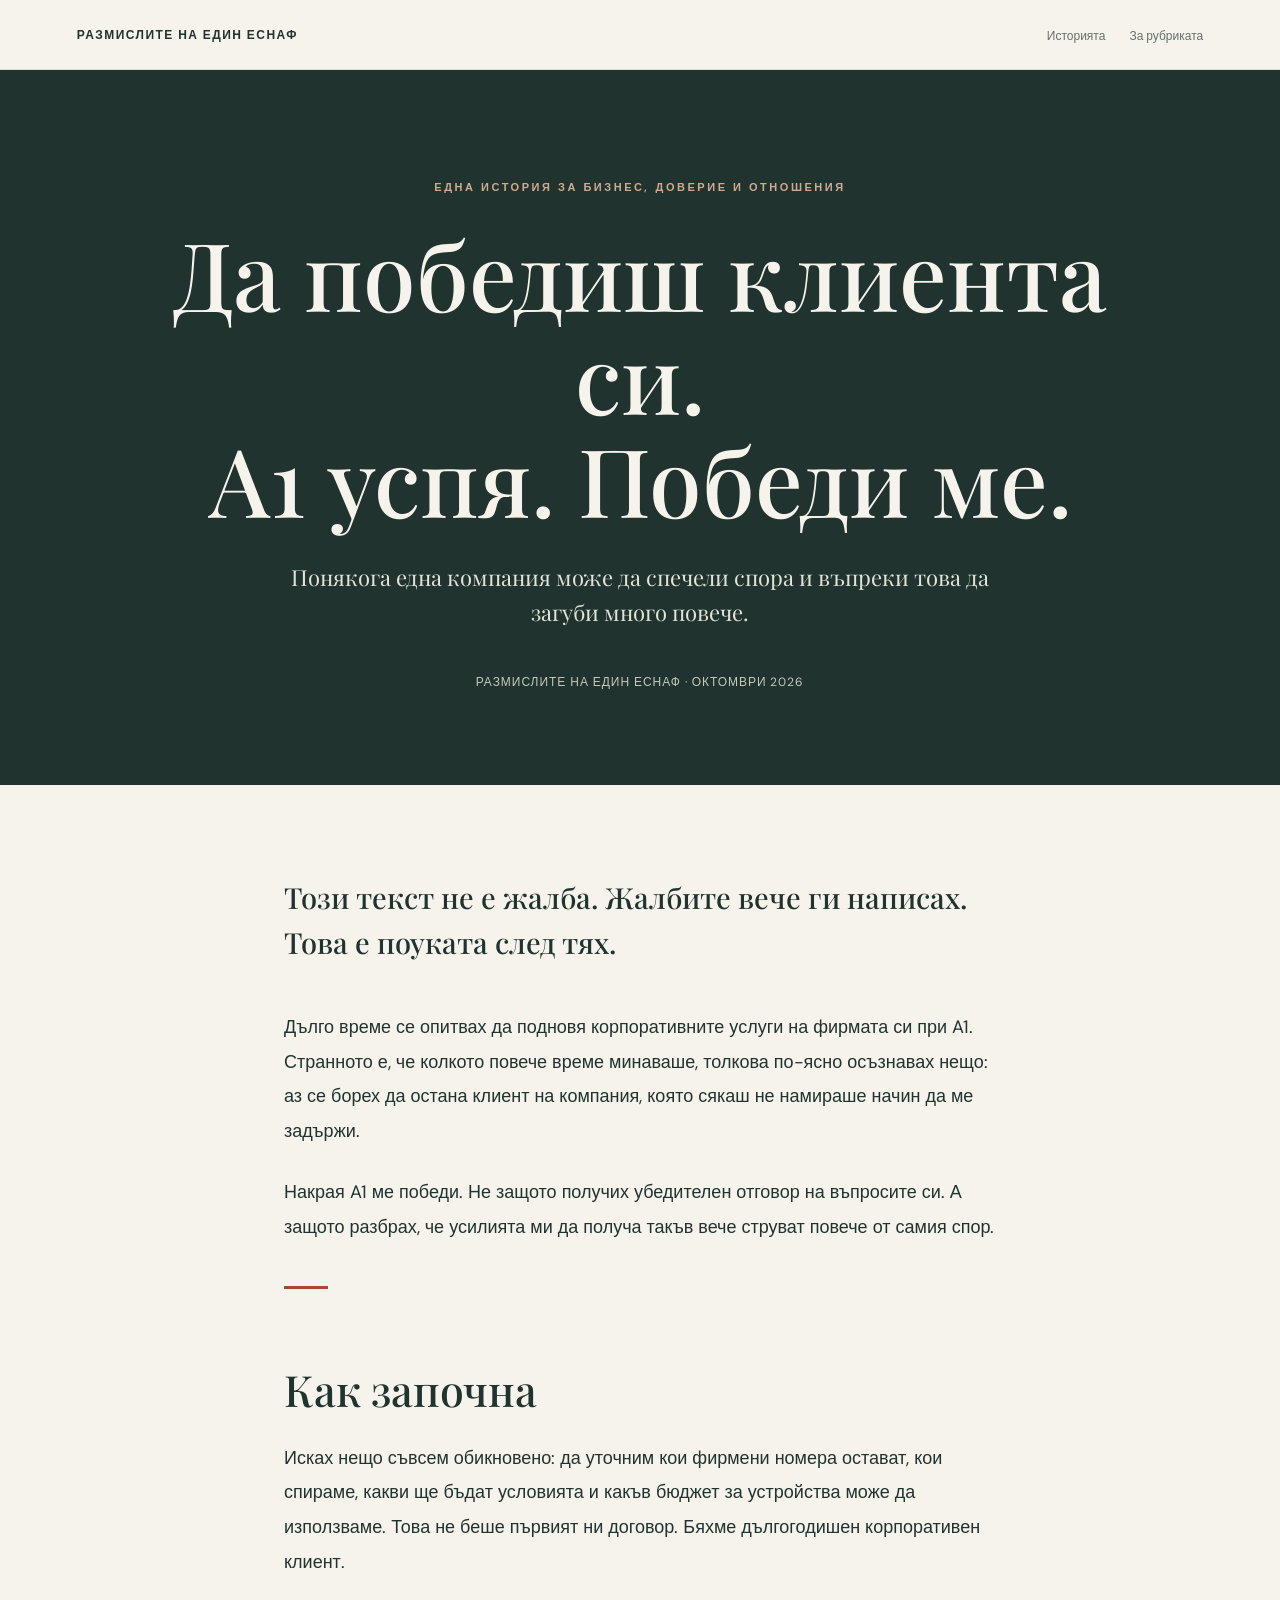
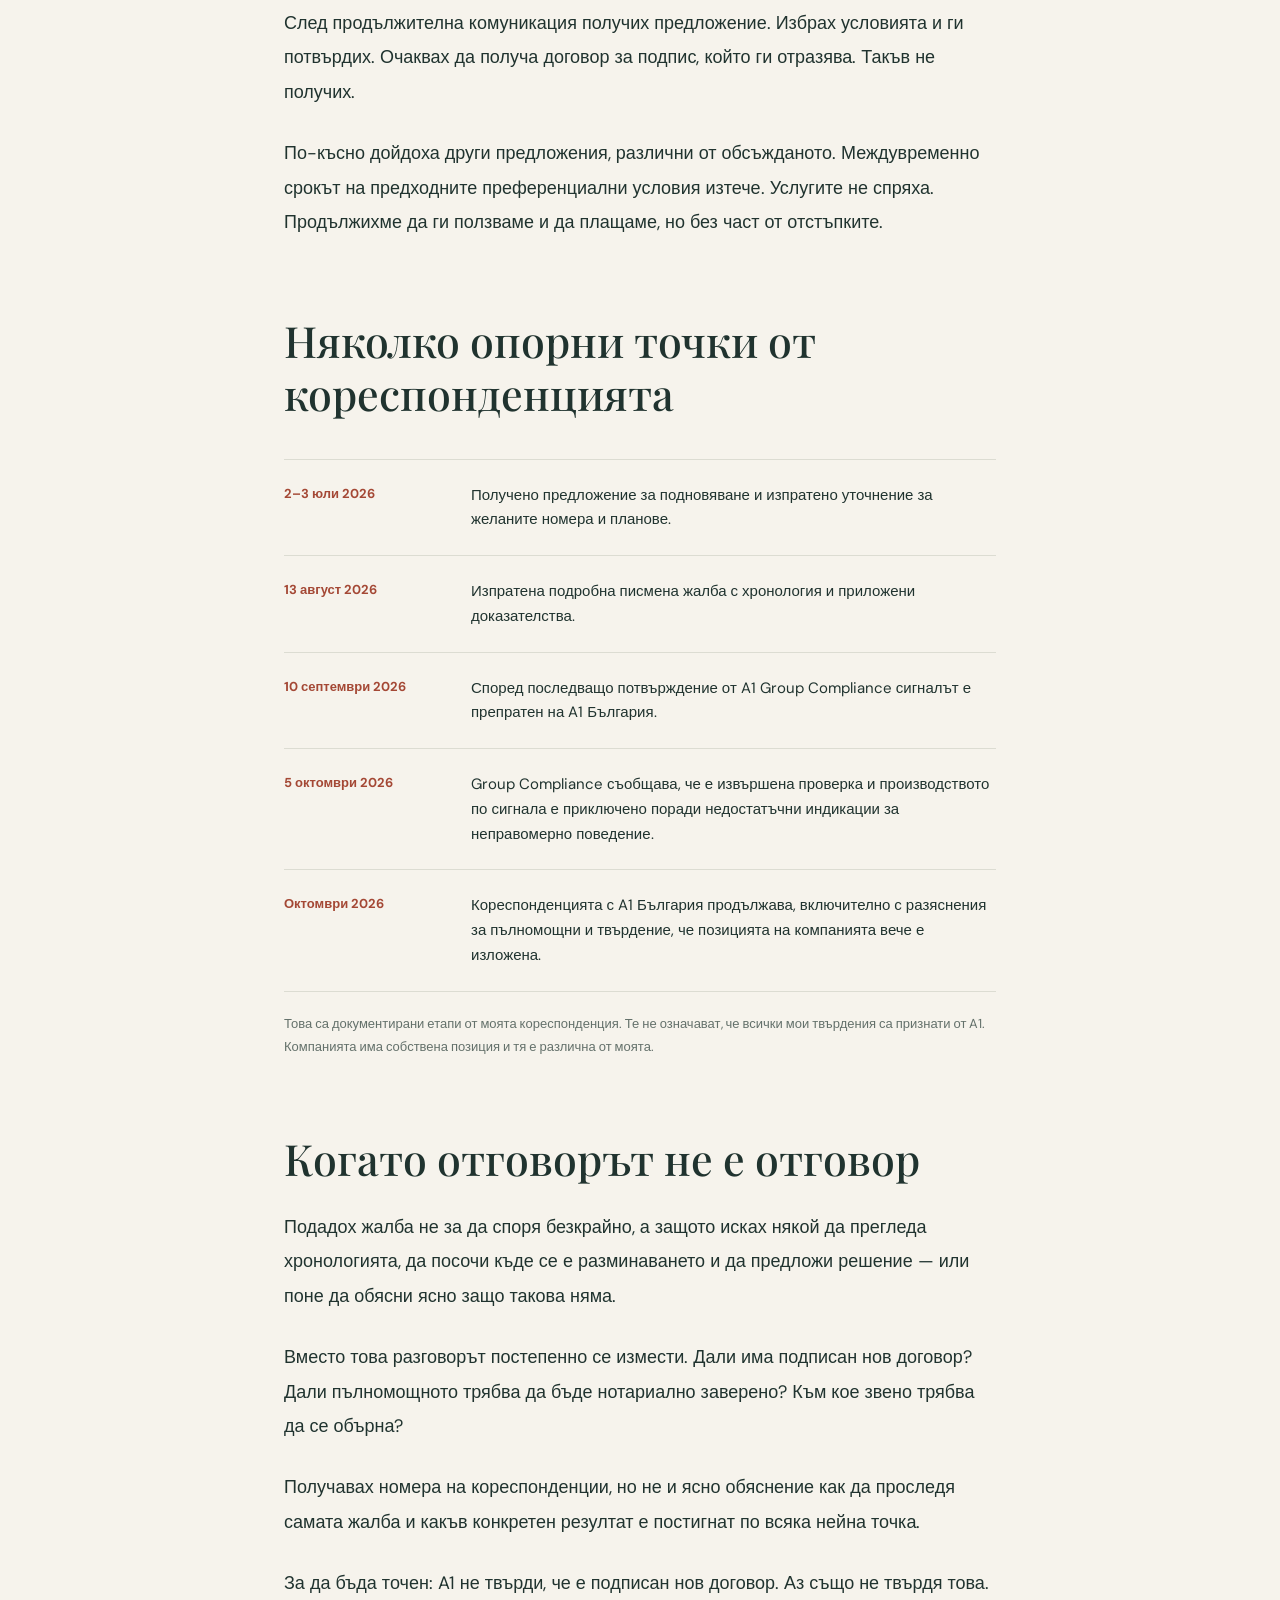
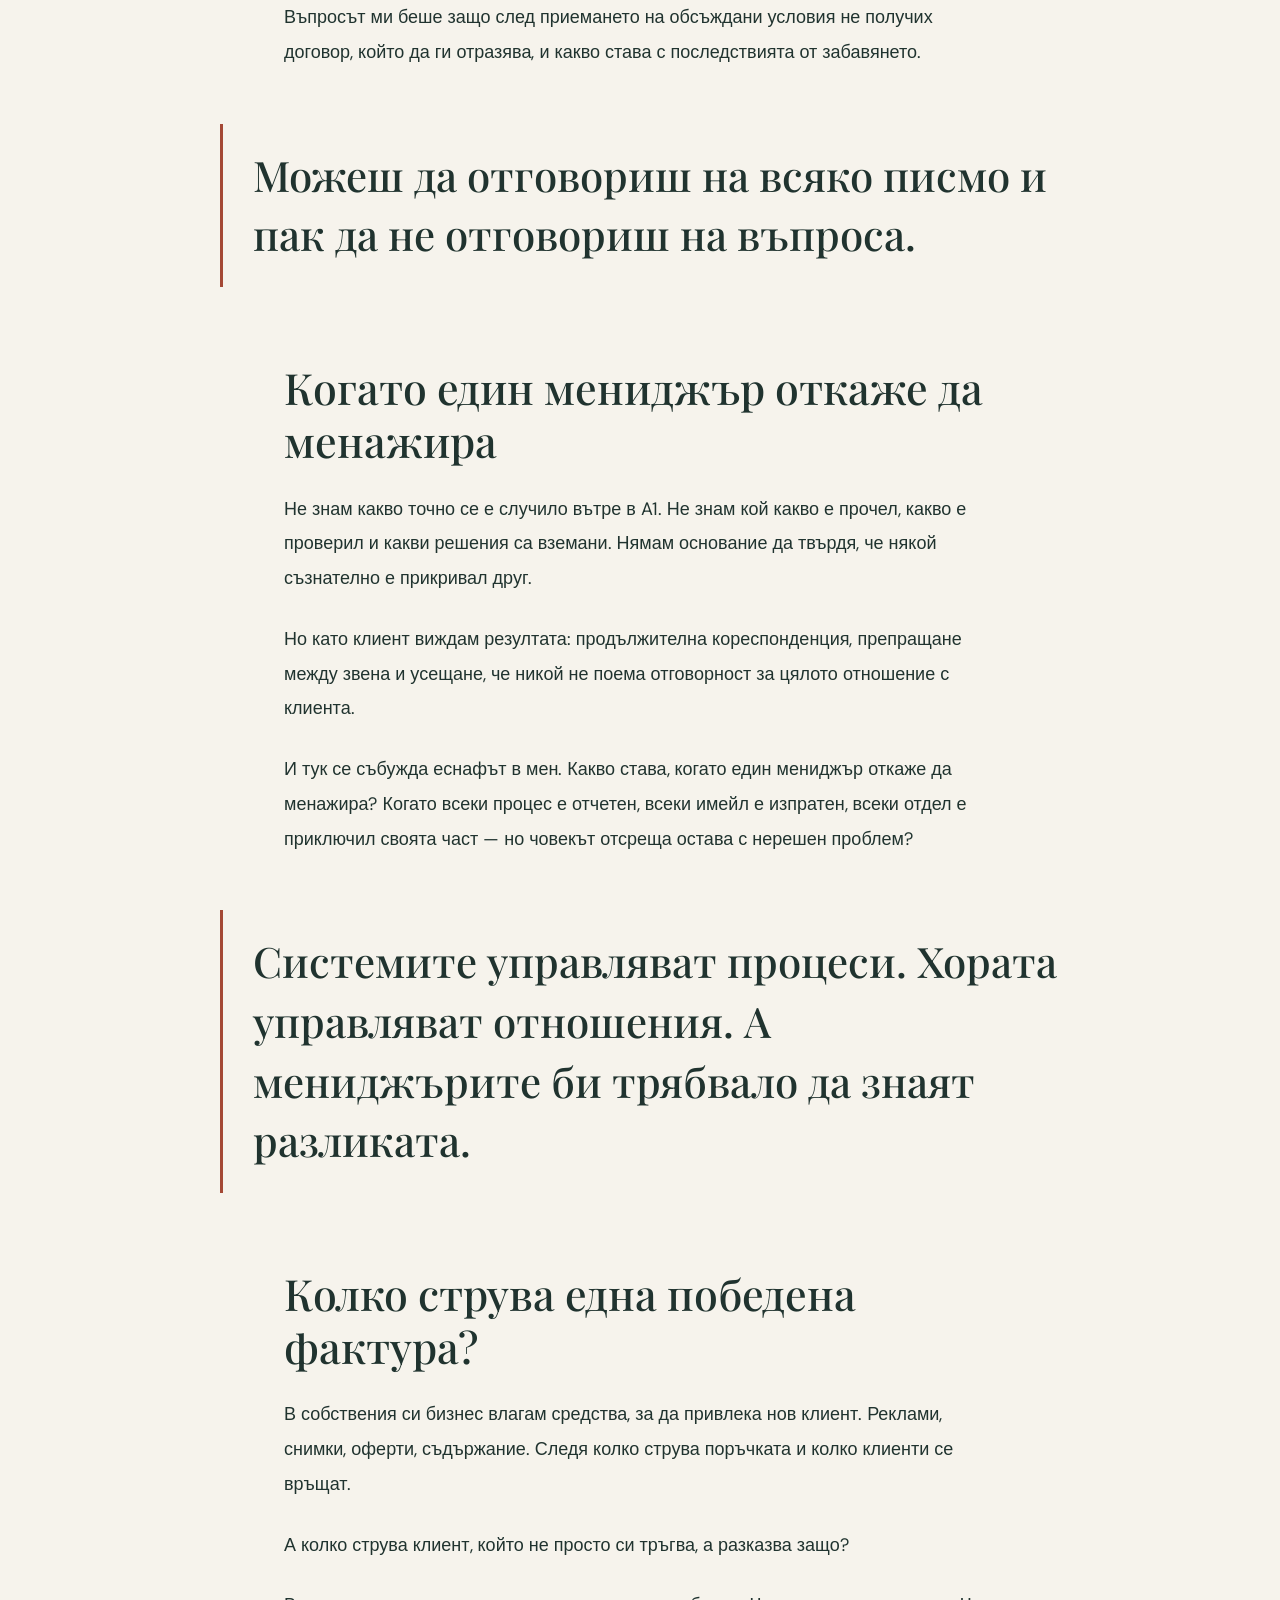
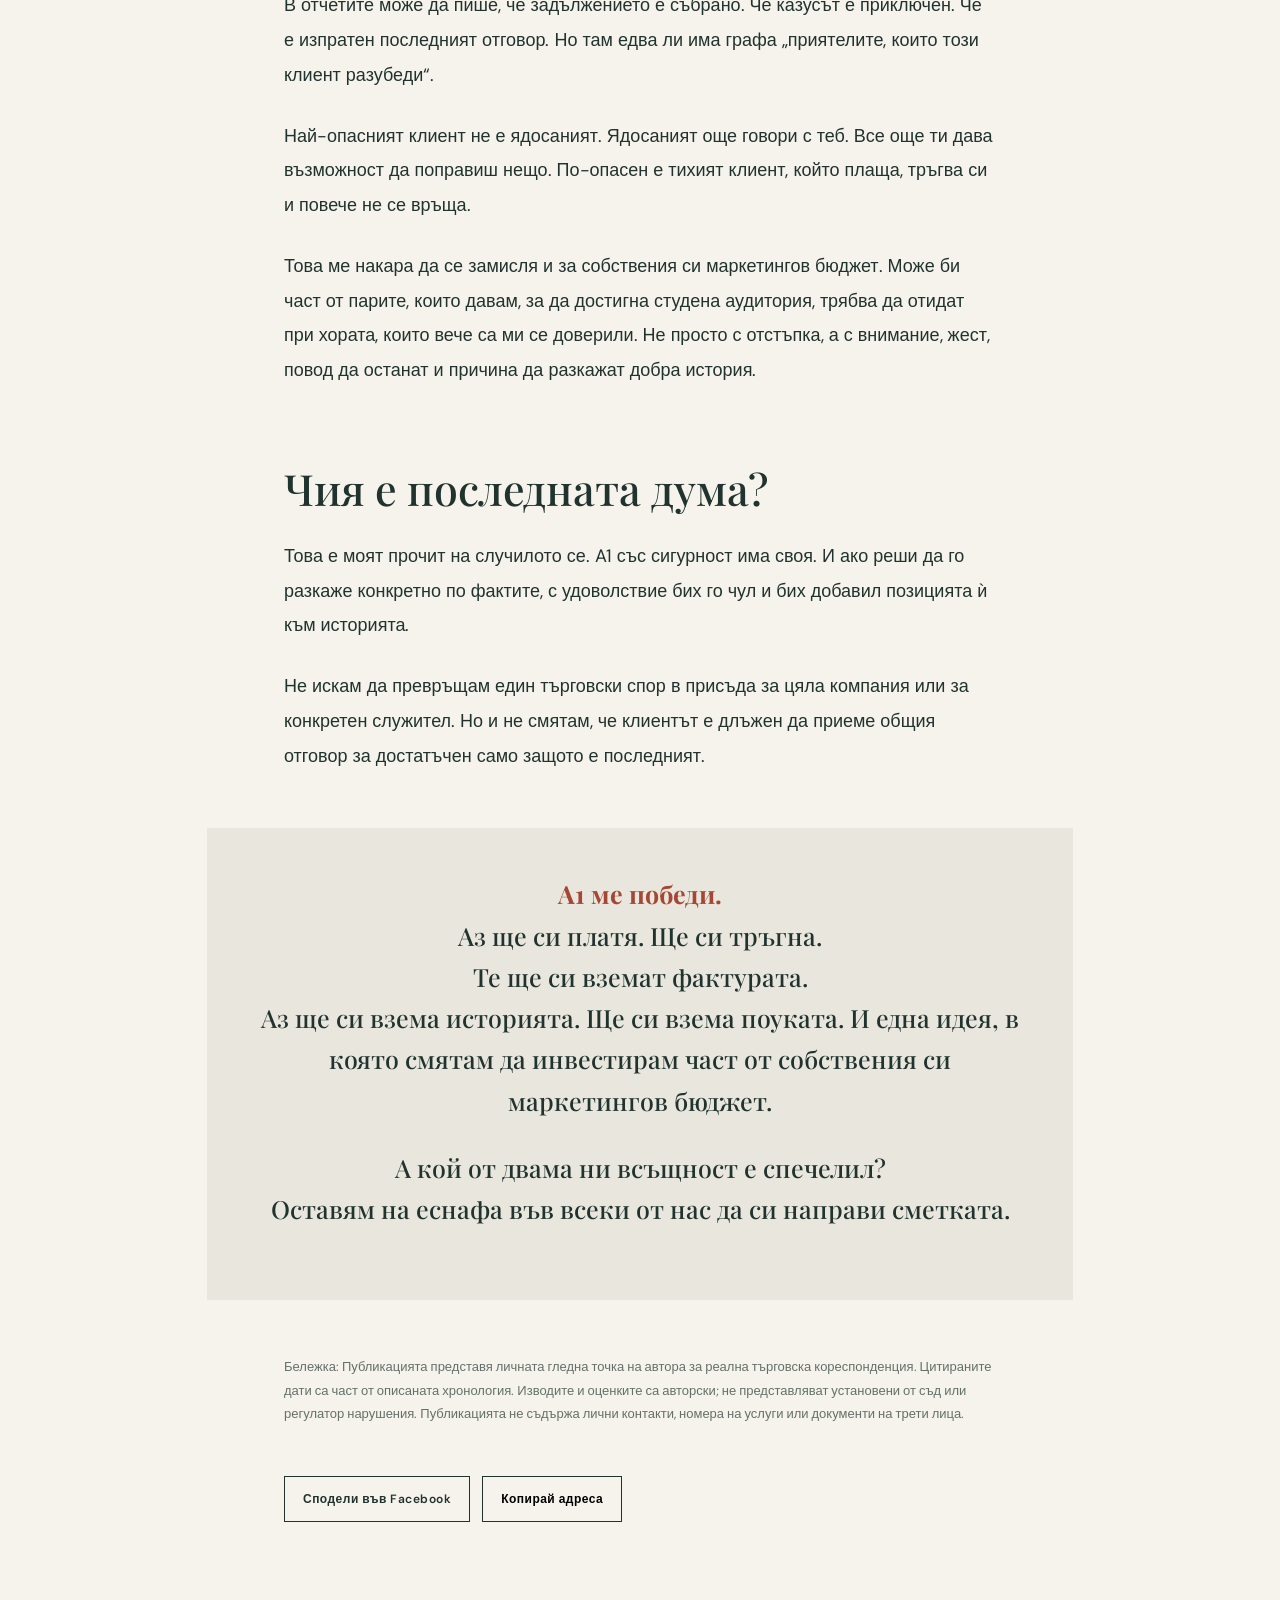
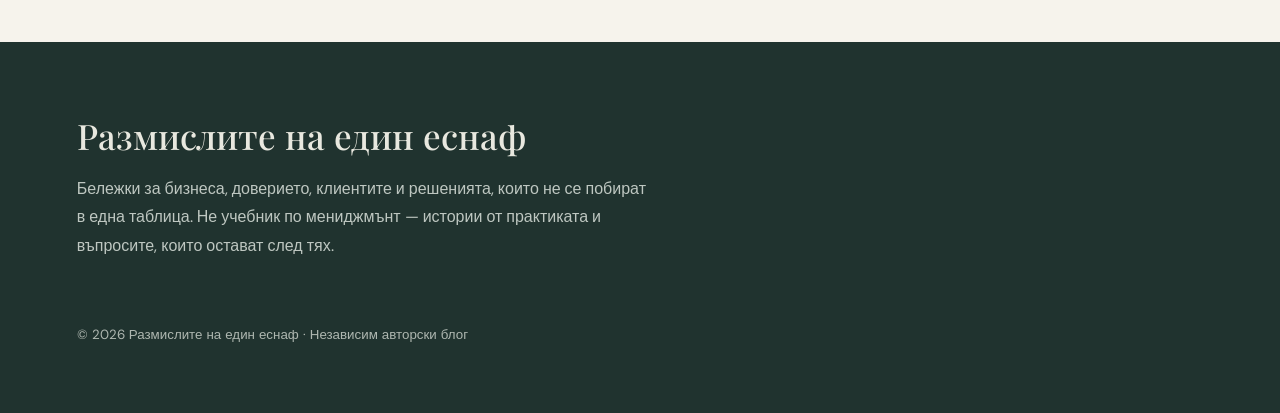
==== index.html @ 87ff4d98 "Publish editorial blog homepage and A1 essay" ====
<!doctype html>
<html lang="bg"><head><meta charset="utf-8"><meta name="viewport" content="width=device-width,initial-scale=1">
<title>Да победиш клиента си. A1 успя. Победи ме. — Размислите на един еснаф</title>
<meta name="description" content="Една история за бизнес, доверие, корпоративно обслужване и цената на изгубения клиент.">
<meta property="og:type" content="article"><meta property="og:title" content="Да победиш клиента си. A1 успя. Победи ме."><meta property="og:description" content="Понякога една компания може да спечели спора и да загуби много повече.">
<link rel="preconnect" href="https://fonts.googleapis.com"><link rel="preconnect" href="https://fonts.gstatic.com" crossorigin>
<link href="https://fonts.googleapis.com/css2?family=DM+Sans:wght@400;500;600;700&family=Playfair+Display:wght@400;500;600;700&display=swap" rel="stylesheet">
<style>
:root{--ink:#20332f;--paper:#f6f3ec;--accent:#a44835;--muted:#64716b;--line:#dcdcd2}*{box-sizing:border-box}html{scroll-behavior:smooth}body{margin:0;background:var(--paper);color:var(--ink);font-family:'DM Sans',sans-serif;-webkit-font-smoothing:antialiased}a{color:inherit}header{border-bottom:1px solid var(--line);padding:24px max(6vw,24px);display:flex;justify-content:space-between;align-items:center;gap:20px}.brand{font-weight:700;letter-spacing:.12em;font-size:12px;text-decoration:none;text-transform:uppercase}nav a{font-size:12px;text-decoration:none;margin-left:24px;color:var(--muted)}.hero{padding:110px 24px 95px;text-align:center;background:var(--ink);color:var(--paper)}.eyebrow{font-size:11px;letter-spacing:.23em;text-transform:uppercase;font-weight:700;color:#cfab91}.hero h1{font:500 clamp(46px,7.4vw,104px)/1.09 'Playfair Display',serif;max-width:1050px;margin:28px auto}.hero p{font:400 clamp(17px,2vw,22px)/1.6 'Playfair Display',serif;max-width:700px;margin:28px auto;color:#e1e4d9}.meta{font-size:12px;color:#c4c8bd;margin-top:44px;letter-spacing:.08em}.article{max-width:760px;margin:0 auto;padding:90px 24px 120px}.article p{font-size:18px;line-height:1.93;margin:0 0 26px}.lead{font:500 29px/1.55 'Playfair Display',serif!important;margin-bottom:45px!important}.article h2{font:500 clamp(30px,4vw,43px)/1.24 'Playfair Display',serif;margin:74px 0 24px}.rule{width:44px;height:3px;background:var(--accent);margin:42px 0}.quote{font:500 clamp(27px,4vw,42px)/1.42 'Playfair Display',serif;margin:54px -5vw;padding:22px 0 22px 30px;border-left:3px solid var(--accent)}.timeline{border-top:1px solid var(--line);margin:38px 0 20px}.event{display:grid;grid-template-columns:165px 1fr;gap:22px;border-bottom:1px solid var(--line);padding:23px 0;font-size:15px;line-height:1.65}.event strong{font-size:13px;color:var(--accent)}.note{font-size:13px!important;color:var(--muted);line-height:1.8!important}.closing{background:#e9e7dd;padding:45px;margin:55px -6vw;text-align:center}.closing p{font:500 25px/1.65 'Playfair Display',serif}.closing strong{color:var(--accent)}.share{display:flex;gap:12px;flex-wrap:wrap;margin-top:50px}.share a,.share button{font:600 12px 'DM Sans',sans-serif;letter-spacing:.04em;border:1px solid var(--ink);padding:14px 18px;background:transparent;text-decoration:none;cursor:pointer}.share a:hover,.share button:hover{background:var(--ink);color:white}footer{background:var(--ink);color:#e8e8df;padding:70px max(6vw,24px)}footer h2{font:500 35px 'Playfair Display',serif;margin:0 0 15px}footer p{max-width:570px;line-height:1.8;color:#bec7c1}footer small{display:block;margin-top:65px;color:#aeb7b0}@media(max-width:650px){header{padding:20px}.brand{font-size:10px}nav a{margin-left:10px;font-size:11px}.hero{padding:85px 22px 75px}.article{padding:65px 24px 85px}.article p{font-size:17px}.lead{font-size:25px!important}.event{grid-template-columns:1fr;gap:4px}.quote{margin:40px 0;font-size:29px}.closing{margin:45px -14px;padding:32px 22px}.closing p{font-size:22px}}
</style></head><body>
<header><a class="brand" href="/">Размислите на един еснаф</a><nav><a href="#story">Историята</a><a href="#about">За рубриката</a></nav></header>
<main><section class="hero"><div class="eyebrow">Една история за бизнес, доверие и отношения</div><h1>Да победиш клиента си.<br>A1 успя. Победи ме.</h1><p>Понякога една компания може да спечели спора и въпреки това да загуби много повече.</p><div class="meta">РАЗМИСЛИТЕ НА ЕДИН ЕСНАФ · ОКТОМВРИ 2026</div></section>
<article class="article" id="story"><p class="lead">Този текст не е жалба. Жалбите вече ги написах. Това е поуката след тях.</p>
<p>Дълго време се опитвах да подновя корпоративните услуги на фирмата си при A1. Странното е, че колкото повече време минаваше, толкова по-ясно осъзнавах нещо: аз се борех да остана клиент на компания, която сякаш не намираше начин да ме задържи.</p>
<p>Накрая A1 ме победи. Не защото получих убедителен отговор на въпросите си. А защото разбрах, че усилията ми да получа такъв вече струват повече от самия спор.</p>
<div class="rule"></div><h2>Как започна</h2>
<p>Исках нещо съвсем обикновено: да уточним кои фирмени номера остават, кои спираме, какви ще бъдат условията и какъв бюджет за устройства може да използваме. Това не беше първият ни договор. Бяхме дългогодишен корпоративен клиент.</p>
<p>След продължителна комуникация получих предложение. Избрах условията и ги потвърдих. Очаквах да получа договор за подпис, който ги отразява. Такъв не получих.</p>
<p>По-късно дойдоха други предложения, различни от обсъжданото. Междувременно срокът на предходните преференциални условия изтече. Услугите не спряха. Продължихме да ги ползваме и да плащаме, но без част от отстъпките.</p>
<h2>Няколко опорни точки от кореспонденцията</h2><div class="timeline">
<div class="event"><strong>2–3 юли 2026</strong><span>Получено предложение за подновяване и изпратено уточнение за желаните номера и планове.</span></div>
<div class="event"><strong>13 август 2026</strong><span>Изпратена подробна писмена жалба с хронология и приложени доказателства.</span></div>
<div class="event"><strong>10 септември 2026</strong><span>Според последващо потвърждение от A1 Group Compliance сигналът е препратен на A1 България.</span></div>
<div class="event"><strong>5 октомври 2026</strong><span>Group Compliance съобщава, че е извършена проверка и производството по сигнала е приключено поради недостатъчни индикации за неправомерно поведение.</span></div>
<div class="event"><strong>Октомври 2026</strong><span>Кореспонденцията с A1 България продължава, включително с разяснения за пълномощни и твърдение, че позицията на компанията вече е изложена.</span></div>
</div>
<p class="note">Това са документирани етапи от моята кореспонденция. Те не означават, че всички мои твърдения са признати от A1. Компанията има собствена позиция и тя е различна от моята.</p>
<h2>Когато отговорът не е отговор</h2>
<p>Подадох жалба не за да споря безкрайно, а защото исках някой да прегледа хронологията, да посочи къде се е разминаването и да предложи решение — или поне да обясни ясно защо такова няма.</p>
<p>Вместо това разговорът постепенно се измести. Дали има подписан нов договор? Дали пълномощното трябва да бъде нотариално заверено? Към кое звено трябва да се обърна?</p>
<p>Получавах номера на кореспонденции, но не и ясно обяснение как да проследя самата жалба и какъв конкретен резултат е постигнат по всяка нейна точка.</p>
<p>За да бъда точен: A1 не твърди, че е подписан нов договор. Аз също не твърдя това. Въпросът ми беше защо след приемането на обсъждани условия не получих договор, който да ги отразява, и какво става с последствията от забавянето.</p>
<blockquote class="quote">Можеш да отговориш на всяко писмо и пак да не отговориш на въпроса.</blockquote>
<h2>Когато един мениджър откаже да менажира</h2>
<p>Не знам какво точно се е случило вътре в A1. Не знам кой какво е прочел, какво е проверил и какви решения са вземани. Нямам основание да твърдя, че някой съзнателно е прикривал друг.</p>
<p>Но като клиент виждам резултата: продължителна кореспонденция, препращане между звена и усещане, че никой не поема отговорност за цялото отношение с клиента.</p>
<p>И тук се събужда еснафът в мен. Какво става, когато един мениджър откаже да менажира? Когато всеки процес е отчетен, всеки имейл е изпратен, всеки отдел е приключил своята част — но човекът отсреща остава с нерешен проблем?</p>
<blockquote class="quote">Системите управляват процеси. Хората управляват отношения. А мениджърите би трябвало да знаят разликата.</blockquote>
<h2>Колко струва една победена фактура?</h2>
<p>В собствения си бизнес влагам средства, за да привлека нов клиент. Реклами, снимки, оферти, съдържание. Следя колко струва поръчката и колко клиенти се връщат.</p>
<p>А колко струва клиент, който не просто си тръгва, а разказва защо?</p>
<p>В отчетите може да пише, че задължението е събрано. Че казусът е приключен. Че е изпратен последният отговор. Но там едва ли има графа „приятелите, които този клиент разубеди“.</p>
<p>Най-опасният клиент не е ядосаният. Ядосаният още говори с теб. Все още ти дава възможност да поправиш нещо. По-опасен е тихият клиент, който плаща, тръгва си и повече не се връща.</p>
<p>Това ме накара да се замисля и за собствения си маркетингов бюджет. Може би част от парите, които давам, за да достигна студена аудитория, трябва да отидат при хората, които вече са ми се доверили. Не просто с отстъпка, а с внимание, жест, повод да останат и причина да разкажат добра история.</p>
<h2>Чия е последната дума?</h2>
<p>Това е моят прочит на случилото се. A1 със сигурност има своя. И ако реши да го разкаже конкретно по фактите, с удоволствие бих го чул и бих добавил позицията ѝ към историята.</p>
<p>Не искам да превръщам един търговски спор в присъда за цяла компания или за конкретен служител. Но и не смятам, че клиентът е длъжен да приеме общия отговор за достатъчен само защото е последният.</p>
<div class="closing"><p><strong>A1 ме победи.</strong><br>Аз ще си платя. Ще си тръгна.<br>Те ще си вземат фактурата.<br>Аз ще си взема историята. Ще си взема поуката. И една идея, в която смятам да инвестирам част от собствения си маркетингов бюджет.</p><p>А кой от двама ни всъщност е спечелил?<br>Оставям на еснафа във всеки от нас да си направи сметката.</p></div>
<p class="note">Бележка: Публикацията представя личната гледна точка на автора за реална търговска кореспонденция. Цитираните дати са част от описаната хронология. Изводите и оценките са авторски; не представляват установени от съд или регулатор нарушения. Публикацията не съдържа лични контакти, номера на услуги или документи на трети лица.</p>
<div class="share"><a id="fb" href="https://www.facebook.com/sharer/sharer.php" target="_blank" rel="noopener">Сподели във Facebook</a><button id="copy">Копирай адреса</button></div>
</article></main><footer id="about"><h2>Размислите на един еснаф</h2><p>Бележки за бизнеса, доверието, клиентите и решенията, които не се побират в една таблица. Не учебник по мениджмънт — истории от практиката и въпросите, които остават след тях.</p><small>© 2026 Размислите на един еснаф · Независим авторски блог</small></footer>
<script>document.getElementById('fb').href='https://www.facebook.com/sharer/sharer.php?u='+encodeURIComponent(location.href);document.getElementById('copy').onclick=()=>navigator.clipboard.writeText(location.href).then(()=>alert('Адресът е копиран'));</script>
</body></html>
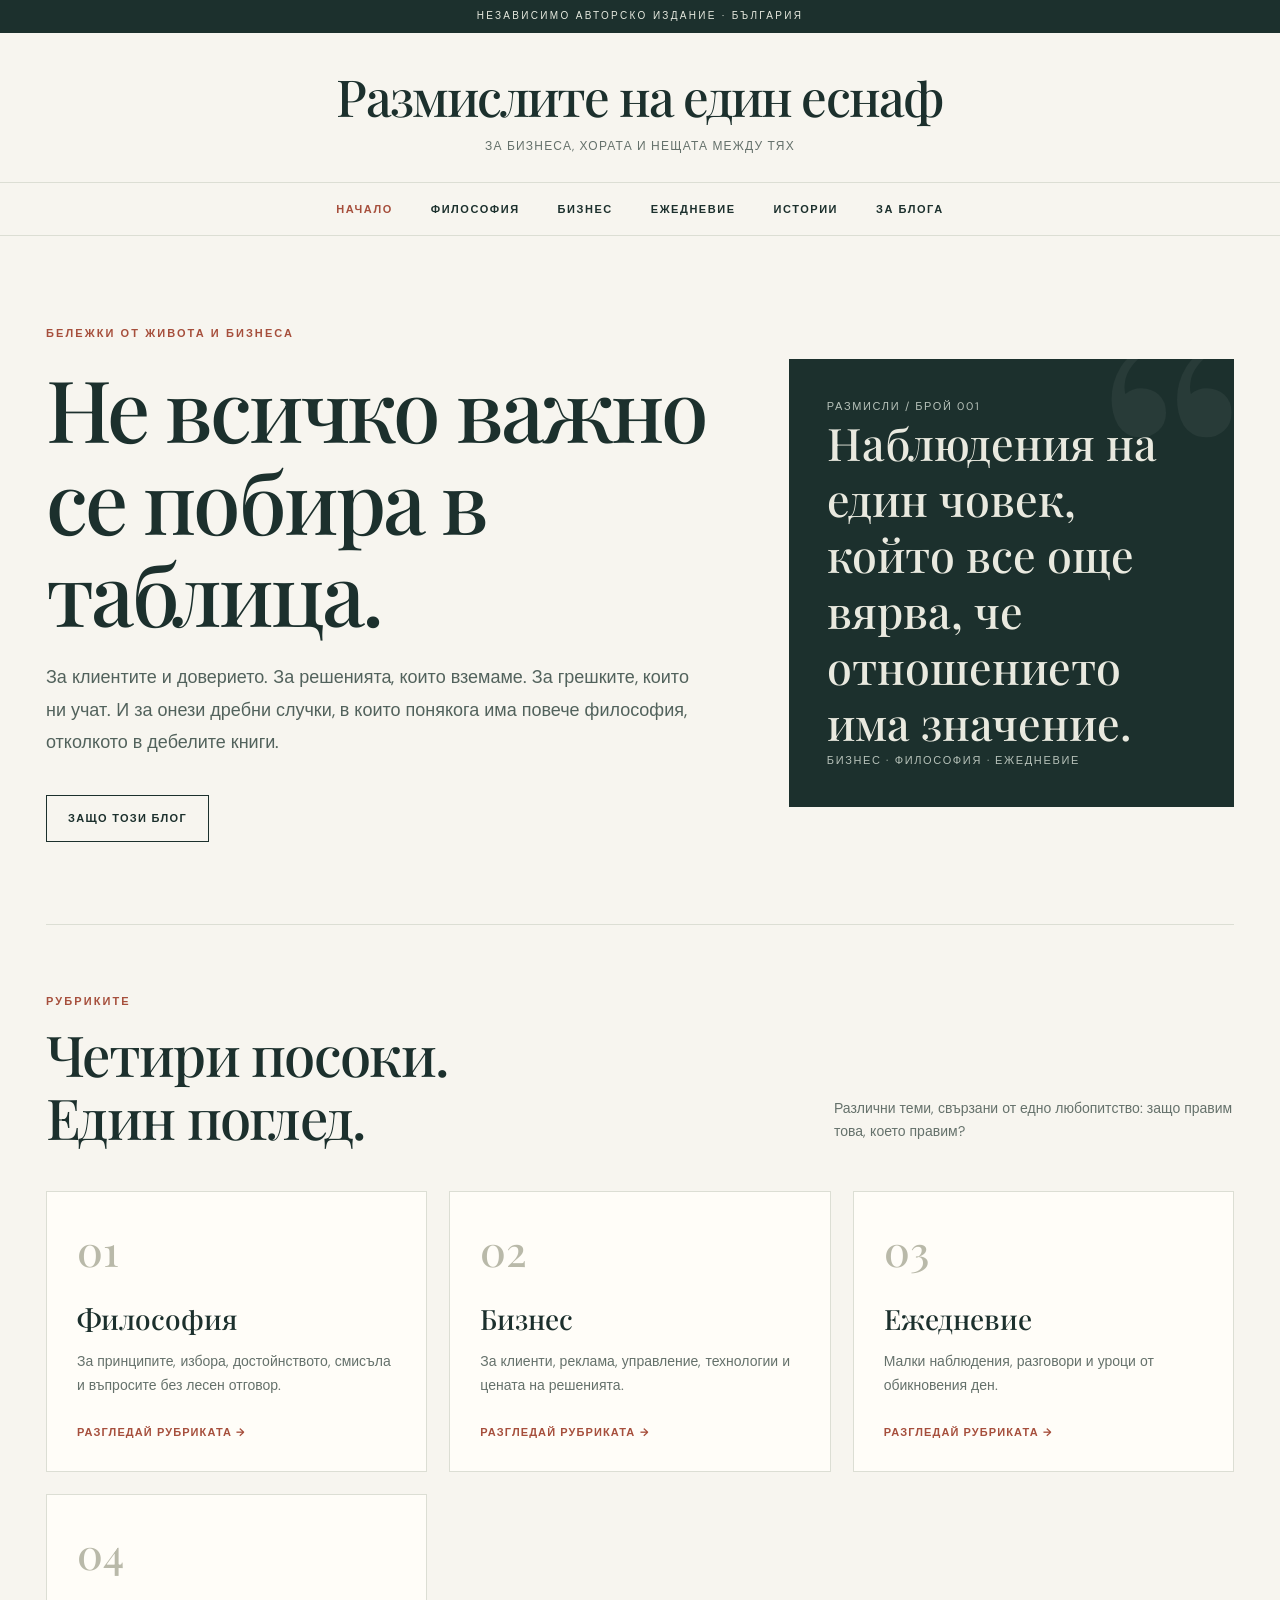
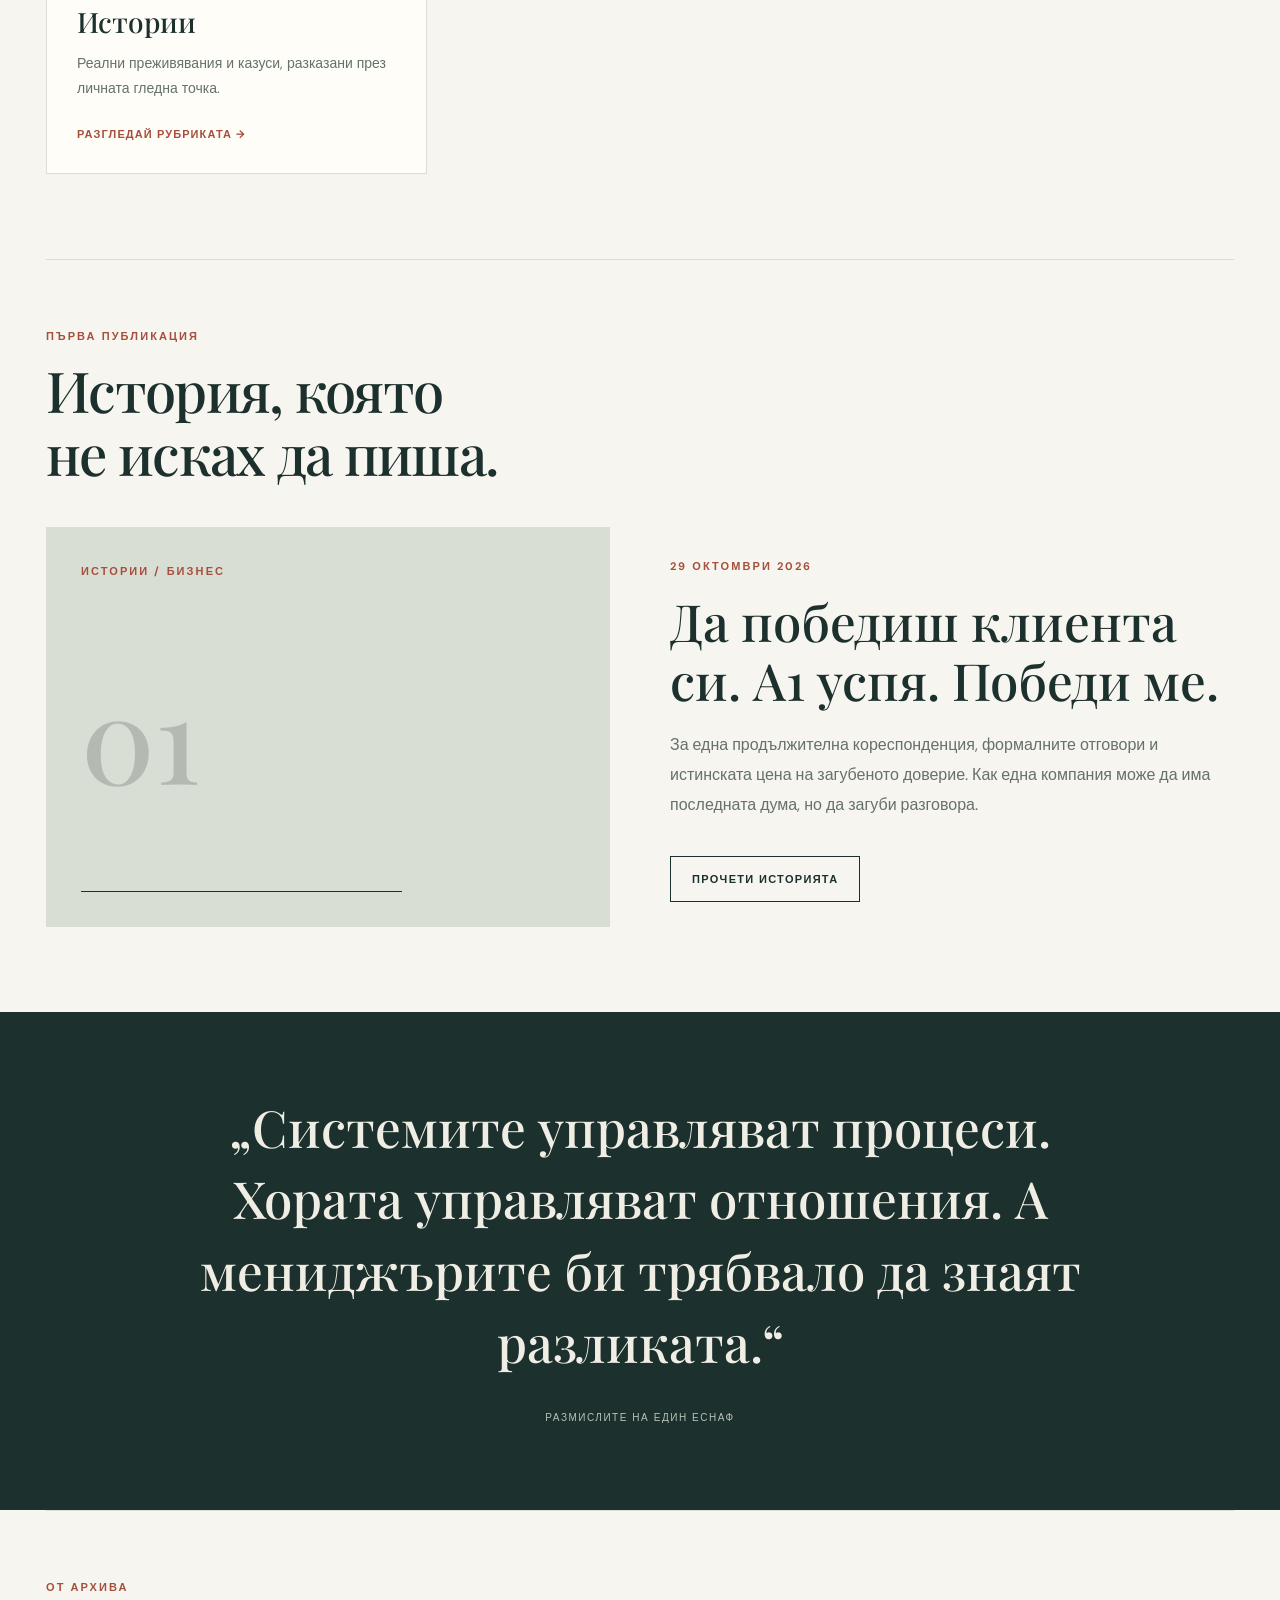
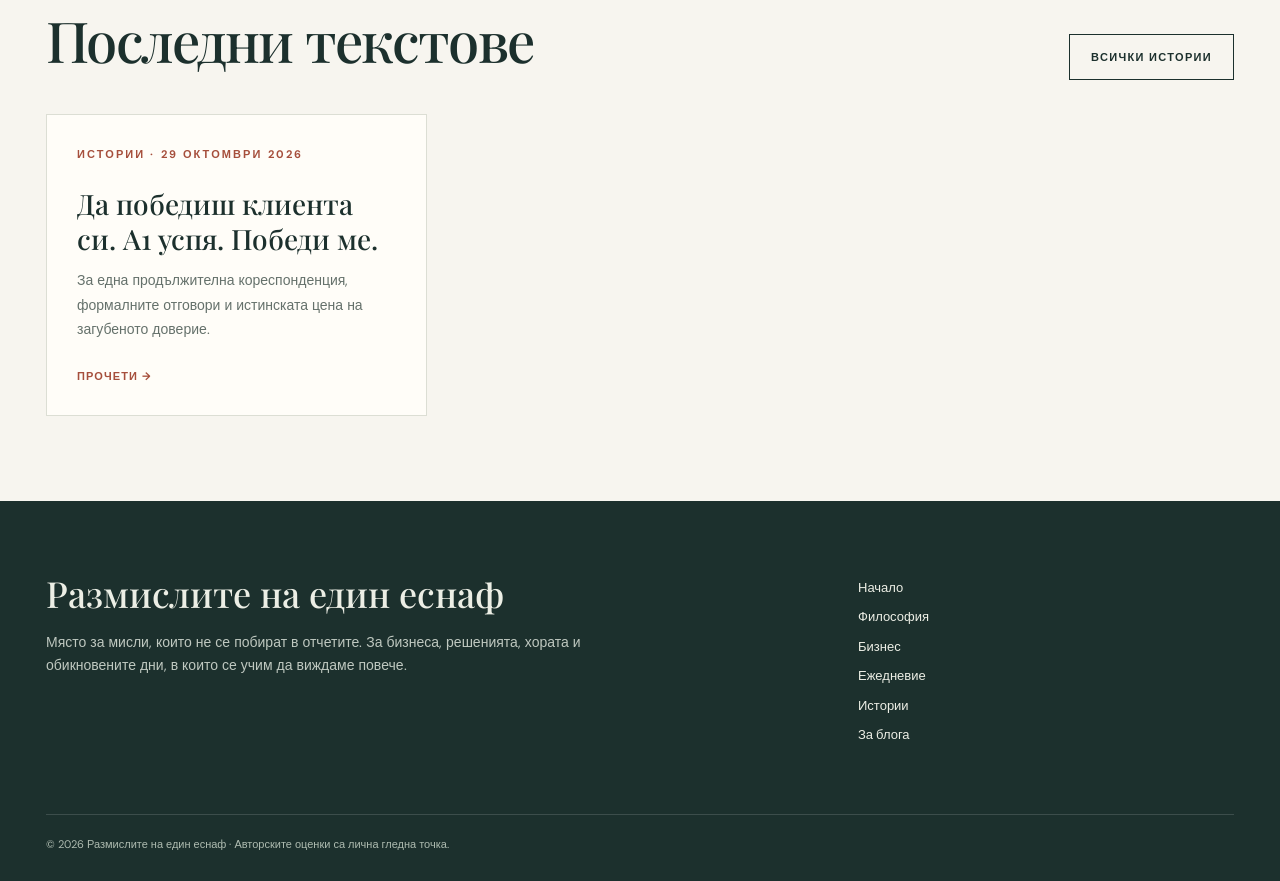
==== commit 285e3b9b: "Replace single article with magazine-style blog homepage" ====
--- a/index.html
+++ b/index.html
@@ -1,53 +1 @@
-<!doctype html>
-<html lang="bg"><head><meta charset="utf-8"><meta name="viewport" content="width=device-width,initial-scale=1">
-<title>Да победиш клиента си. A1 успя. Победи ме. — Размислите на един еснаф</title>
-<meta name="description" content="Една история за бизнес, доверие, корпоративно обслужване и цената на изгубения клиент.">
-<meta property="og:type" content="article"><meta property="og:title" content="Да победиш клиента си. A1 успя. Победи ме."><meta property="og:description" content="Понякога една компания може да спечели спора и да загуби много повече.">
-<link rel="preconnect" href="https://fonts.googleapis.com"><link rel="preconnect" href="https://fonts.gstatic.com" crossorigin>
-<link href="https://fonts.googleapis.com/css2?family=DM+Sans:wght@400;500;600;700&family=Playfair+Display:wght@400;500;600;700&display=swap" rel="stylesheet">
-<style>
-:root{--ink:#20332f;--paper:#f6f3ec;--accent:#a44835;--muted:#64716b;--line:#dcdcd2}*{box-sizing:border-box}html{scroll-behavior:smooth}body{margin:0;background:var(--paper);color:var(--ink);font-family:'DM Sans',sans-serif;-webkit-font-smoothing:antialiased}a{color:inherit}header{border-bottom:1px solid var(--line);padding:24px max(6vw,24px);display:flex;justify-content:space-between;align-items:center;gap:20px}.brand{font-weight:700;letter-spacing:.12em;font-size:12px;text-decoration:none;text-transform:uppercase}nav a{font-size:12px;text-decoration:none;margin-left:24px;color:var(--muted)}.hero{padding:110px 24px 95px;text-align:center;background:var(--ink);color:var(--paper)}.eyebrow{font-size:11px;letter-spacing:.23em;text-transform:uppercase;font-weight:700;color:#cfab91}.hero h1{font:500 clamp(46px,7.4vw,104px)/1.09 'Playfair Display',serif;max-width:1050px;margin:28px auto}.hero p{font:400 clamp(17px,2vw,22px)/1.6 'Playfair Display',serif;max-width:700px;margin:28px auto;color:#e1e4d9}.meta{font-size:12px;color:#c4c8bd;margin-top:44px;letter-spacing:.08em}.article{max-width:760px;margin:0 auto;padding:90px 24px 120px}.article p{font-size:18px;line-height:1.93;margin:0 0 26px}.lead{font:500 29px/1.55 'Playfair Display',serif!important;margin-bottom:45px!important}.article h2{font:500 clamp(30px,4vw,43px)/1.24 'Playfair Display',serif;margin:74px 0 24px}.rule{width:44px;height:3px;background:var(--accent);margin:42px 0}.quote{font:500 clamp(27px,4vw,42px)/1.42 'Playfair Display',serif;margin:54px -5vw;padding:22px 0 22px 30px;border-left:3px solid var(--accent)}.timeline{border-top:1px solid var(--line);margin:38px 0 20px}.event{display:grid;grid-template-columns:165px 1fr;gap:22px;border-bottom:1px solid var(--line);padding:23px 0;font-size:15px;line-height:1.65}.event strong{font-size:13px;color:var(--accent)}.note{font-size:13px!important;color:var(--muted);line-height:1.8!important}.closing{background:#e9e7dd;padding:45px;margin:55px -6vw;text-align:center}.closing p{font:500 25px/1.65 'Playfair Display',serif}.closing strong{color:var(--accent)}.share{display:flex;gap:12px;flex-wrap:wrap;margin-top:50px}.share a,.share button{font:600 12px 'DM Sans',sans-serif;letter-spacing:.04em;border:1px solid var(--ink);padding:14px 18px;background:transparent;text-decoration:none;cursor:pointer}.share a:hover,.share button:hover{background:var(--ink);color:white}footer{background:var(--ink);color:#e8e8df;padding:70px max(6vw,24px)}footer h2{font:500 35px 'Playfair Display',serif;margin:0 0 15px}footer p{max-width:570px;line-height:1.8;color:#bec7c1}footer small{display:block;margin-top:65px;color:#aeb7b0}@media(max-width:650px){header{padding:20px}.brand{font-size:10px}nav a{margin-left:10px;font-size:11px}.hero{padding:85px 22px 75px}.article{padding:65px 24px 85px}.article p{font-size:17px}.lead{font-size:25px!important}.event{grid-template-columns:1fr;gap:4px}.quote{margin:40px 0;font-size:29px}.closing{margin:45px -14px;padding:32px 22px}.closing p{font-size:22px}}
-</style></head><body>
-<header><a class="brand" href="/">Размислите на един еснаф</a><nav><a href="#story">Историята</a><a href="#about">За рубриката</a></nav></header>
-<main><section class="hero"><div class="eyebrow">Една история за бизнес, доверие и отношения</div><h1>Да победиш клиента си.<br>A1 успя. Победи ме.</h1><p>Понякога една компания може да спечели спора и въпреки това да загуби много повече.</p><div class="meta">РАЗМИСЛИТЕ НА ЕДИН ЕСНАФ · ОКТОМВРИ 2026</div></section>
-<article class="article" id="story"><p class="lead">Този текст не е жалба. Жалбите вече ги написах. Това е поуката след тях.</p>
-<p>Дълго време се опитвах да подновя корпоративните услуги на фирмата си при A1. Странното е, че колкото повече време минаваше, толкова по-ясно осъзнавах нещо: аз се борех да остана клиент на компания, която сякаш не намираше начин да ме задържи.</p>
-<p>Накрая A1 ме победи. Не защото получих убедителен отговор на въпросите си. А защото разбрах, че усилията ми да получа такъв вече струват повече от самия спор.</p>
-<div class="rule"></div><h2>Как започна</h2>
-<p>Исках нещо съвсем обикновено: да уточним кои фирмени номера остават, кои спираме, какви ще бъдат условията и какъв бюджет за устройства може да използваме. Това не беше първият ни договор. Бяхме дългогодишен корпоративен клиент.</p>
-<p>След продължителна комуникация получих предложение. Избрах условията и ги потвърдих. Очаквах да получа договор за подпис, който ги отразява. Такъв не получих.</p>
-<p>По-късно дойдоха други предложения, различни от обсъжданото. Междувременно срокът на предходните преференциални условия изтече. Услугите не спряха. Продължихме да ги ползваме и да плащаме, но без част от отстъпките.</p>
-<h2>Няколко опорни точки от кореспонденцията</h2><div class="timeline">
-<div class="event"><strong>2–3 юли 2026</strong><span>Получено предложение за подновяване и изпратено уточнение за желаните номера и планове.</span></div>
-<div class="event"><strong>13 август 2026</strong><span>Изпратена подробна писмена жалба с хронология и приложени доказателства.</span></div>
-<div class="event"><strong>10 септември 2026</strong><span>Според последващо потвърждение от A1 Group Compliance сигналът е препратен на A1 България.</span></div>
-<div class="event"><strong>5 октомври 2026</strong><span>Group Compliance съобщава, че е извършена проверка и производството по сигнала е приключено поради недостатъчни индикации за неправомерно поведение.</span></div>
-<div class="event"><strong>Октомври 2026</strong><span>Кореспонденцията с A1 България продължава, включително с разяснения за пълномощни и твърдение, че позицията на компанията вече е изложена.</span></div>
-</div>
-<p class="note">Това са документирани етапи от моята кореспонденция. Те не означават, че всички мои твърдения са признати от A1. Компанията има собствена позиция и тя е различна от моята.</p>
-<h2>Когато отговорът не е отговор</h2>
-<p>Подадох жалба не за да споря безкрайно, а защото исках някой да прегледа хронологията, да посочи къде се е разминаването и да предложи решение — или поне да обясни ясно защо такова няма.</p>
-<p>Вместо това разговорът постепенно се измести. Дали има подписан нов договор? Дали пълномощното трябва да бъде нотариално заверено? Към кое звено трябва да се обърна?</p>
-<p>Получавах номера на кореспонденции, но не и ясно обяснение как да проследя самата жалба и какъв конкретен резултат е постигнат по всяка нейна точка.</p>
-<p>За да бъда точен: A1 не твърди, че е подписан нов договор. Аз също не твърдя това. Въпросът ми беше защо след приемането на обсъждани условия не получих договор, който да ги отразява, и какво става с последствията от забавянето.</p>
-<blockquote class="quote">Можеш да отговориш на всяко писмо и пак да не отговориш на въпроса.</blockquote>
-<h2>Когато един мениджър откаже да менажира</h2>
-<p>Не знам какво точно се е случило вътре в A1. Не знам кой какво е прочел, какво е проверил и какви решения са вземани. Нямам основание да твърдя, че някой съзнателно е прикривал друг.</p>
-<p>Но като клиент виждам резултата: продължителна кореспонденция, препращане между звена и усещане, че никой не поема отговорност за цялото отношение с клиента.</p>
-<p>И тук се събужда еснафът в мен. Какво става, когато един мениджър откаже да менажира? Когато всеки процес е отчетен, всеки имейл е изпратен, всеки отдел е приключил своята част — но човекът отсреща остава с нерешен проблем?</p>
-<blockquote class="quote">Системите управляват процеси. Хората управляват отношения. А мениджърите би трябвало да знаят разликата.</blockquote>
-<h2>Колко струва една победена фактура?</h2>
-<p>В собствения си бизнес влагам средства, за да привлека нов клиент. Реклами, снимки, оферти, съдържание. Следя колко струва поръчката и колко клиенти се връщат.</p>
-<p>А колко струва клиент, който не просто си тръгва, а разказва защо?</p>
-<p>В отчетите може да пише, че задължението е събрано. Че казусът е приключен. Че е изпратен последният отговор. Но там едва ли има графа „приятелите, които този клиент разубеди“.</p>
-<p>Най-опасният клиент не е ядосаният. Ядосаният още говори с теб. Все още ти дава възможност да поправиш нещо. По-опасен е тихият клиент, който плаща, тръгва си и повече не се връща.</p>
-<p>Това ме накара да се замисля и за собствения си маркетингов бюджет. Може би част от парите, които давам, за да достигна студена аудитория, трябва да отидат при хората, които вече са ми се доверили. Не просто с отстъпка, а с внимание, жест, повод да останат и причина да разкажат добра история.</p>
-<h2>Чия е последната дума?</h2>
-<p>Това е моят прочит на случилото се. A1 със сигурност има своя. И ако реши да го разкаже конкретно по фактите, с удоволствие бих го чул и бих добавил позицията ѝ към историята.</p>
-<p>Не искам да превръщам един търговски спор в присъда за цяла компания или за конкретен служител. Но и не смятам, че клиентът е длъжен да приеме общия отговор за достатъчен само защото е последният.</p>
-<div class="closing"><p><strong>A1 ме победи.</strong><br>Аз ще си платя. Ще си тръгна.<br>Те ще си вземат фактурата.<br>Аз ще си взема историята. Ще си взема поуката. И една идея, в която смятам да инвестирам част от собствения си маркетингов бюджет.</p><p>А кой от двама ни всъщност е спечелил?<br>Оставям на еснафа във всеки от нас да си направи сметката.</p></div>
-<p class="note">Бележка: Публикацията представя личната гледна точка на автора за реална търговска кореспонденция. Цитираните дати са част от описаната хронология. Изводите и оценките са авторски; не представляват установени от съд или регулатор нарушения. Публикацията не съдържа лични контакти, номера на услуги или документи на трети лица.</p>
-<div class="share"><a id="fb" href="https://www.facebook.com/sharer/sharer.php" target="_blank" rel="noopener">Сподели във Facebook</a><button id="copy">Копирай адреса</button></div>
-</article></main><footer id="about"><h2>Размислите на един еснаф</h2><p>Бележки за бизнеса, доверието, клиентите и решенията, които не се побират в една таблица. Не учебник по мениджмънт — истории от практиката и въпросите, които остават след тях.</p><small>© 2026 Размислите на един еснаф · Независим авторски блог</small></footer>
-<script>document.getElementById('fb').href='https://www.facebook.com/sharer/sharer.php?u='+encodeURIComponent(location.href);document.getElementById('copy').onclick=()=>navigator.clipboard.writeText(location.href).then(()=>alert('Адресът е копиран'));</script>
-</body></html>+<!doctype html><html lang="bg"><head><meta charset="utf-8"><meta name="viewport" content="width=device-width,initial-scale=1"><title>Начало — Размислите на един еснаф</title><meta name="description" content="Независим авторски блог за философия, бизнес, ежедневие и истории от практиката."><meta property="og:type" content="website"><meta property="og:title" content="Начало — Размислите на един еснаф"><meta property="og:description" content="Независим авторски блог за философия, бизнес, ежедневие и истории от практиката."><link rel="stylesheet" href="/assets/style.css"><link rel="icon" href="/favicon.svg" type="image/svg+xml"></head><body><div class="topline">Независимо авторско издание · България</div><header><div class="masthead"><a href="/">Размислите на един еснаф</a><p>ЗА БИЗНЕСА, ХОРАТА И НЕЩАТА МЕЖДУ ТЯХ</p></div><nav class="nav"><a href="/" class="active">Начало</a><a href="/filosofia/">Философия</a><a href="/biznes/">Бизнес</a><a href="/ezhednevie/">Ежедневие</a><a href="/istorii/">Истории</a><a href="/za-bloga/">За блога</a></nav></header><main><div class="wrap"><section class="hero"><div><div class="eyebrow">Бележки от живота и бизнеса</div><h1 class="display">Не всичко важно се побира в таблица.</h1><p>За клиентите и доверието. За решенията, които вземаме. За грешките, които ни учат. И за онези дребни случки, в които понякога има повече философия, отколкото в дебелите книги.</p><a class="button" href="/za-bloga/">Защо този блог</a></div><div class="hero-visual"><span>РАЗМИСЛИ / БРОЙ 001</span><strong>Наблюдения на един човек, който все още вярва, че отношението има значение.</strong><span>БИЗНЕС · ФИЛОСОФИЯ · ЕЖЕДНЕВИЕ</span></div></section><section class="section"><div class="section-heading"><div><span class="eyebrow">Рубриките</span><h2>Четири посоки.<br>Един поглед.</h2></div><p>Различни теми, свързани от едно любопитство: защо правим това, което правим?</p></div><div class="cards"><a class="card" href="/filosofia/"><span class="num">01</span><h3>Философия</h3><p>За принципите, избора, достойнството, смисъла и въпросите без лесен отговор.</p><span class="more">Разгледай рубриката →</span></a><a class="card" href="/biznes/"><span class="num">02</span><h3>Бизнес</h3><p>За клиенти, реклама, управление, технологии и цената на решенията.</p><span class="more">Разгледай рубриката →</span></a><a class="card" href="/ezhednevie/"><span class="num">03</span><h3>Ежедневие</h3><p>Малки наблюдения, разговори и уроци от обикновения ден.</p><span class="more">Разгледай рубриката →</span></a><a class="card" href="/istorii/"><span class="num">04</span><h3>Истории</h3><p>Реални преживявания и казуси, разказани през личната гледна точка.</p><span class="more">Разгледай рубриката →</span></a></div></section><section class="section"><div class="section-heading"><div><span class="eyebrow">Първа публикация</span><h2>История, която<br>не исках да пиша.</h2></div></div><div class="feature"><div class="feature-art"><span class="eyebrow">Истории / Бизнес</span><span class="mark">01</span><div class="line"></div></div><div><span class="eyebrow">29 октомври 2026</span><h3>Да победиш клиента си. A1 успя. Победи ме.</h3><p>За една продължителна кореспонденция, формалните отговори и истинската цена на загубеното доверие. Как една компания може да има последната дума, но да загуби разговора.</p><a class="button" href="/istorii/a1.html">Прочети историята</a></div></div></section></div><section class="quote-band"><blockquote>„Системите управляват процеси. Хората управляват отношения. А мениджърите би трябвало да знаят разликата.“</blockquote><small>Размислите на един еснаф</small></section><div class="wrap"><section class="section"><div class="section-heading"><div><span class="eyebrow">От архива</span><h2>Последни текстове</h2></div><a class="button" href="/istorii/">Всички истории</a></div><div class="cards"><a class="card" href="/istorii/a1.html"><span class="eyebrow">Истории · 29 октомври 2026</span><h3>Да победиш клиента си. A1 успя. Победи ме.</h3><p>За една продължителна кореспонденция, формалните отговори и истинската цена на загубеното доверие.</p><span class="more">Прочети →</span></a></div></section></div></main><footer class="footer"><div class="wrap"><div class="footer-grid"><div><h2>Размислите на един еснаф</h2><p>Място за мисли, които не се побират в отчетите. За бизнеса, решенията, хората и обикновените дни, в които се учим да виждаме повече.</p></div><div><a href="/">Начало</a><a href="/filosofia/">Философия</a><a href="/biznes/">Бизнес</a><a href="/ezhednevie/">Ежедневие</a><a href="/istorii/">Истории</a><a href="/za-bloga/">За блога</a></div></div><div class="footnote">© 2026 Размислите на един еснаф · Авторските оценки са лична гледна точка.</div></div></footer></body></html>
--- a/assets/style.css
+++ b/assets/style.css
@@ -0,0 +1,2 @@
+@import url('https://fonts.googleapis.com/css2?family=DM+Sans:wght@400;500;600;700&family=Playfair+Display:wght@400;500;600;700&display=swap');
+:root{--ink:#1c302d;--paper:#f7f5ef;--white:#fffdf8;--muted:#65716b;--accent:#a64f3c;--line:#dcded4;--gold:#b29b74}*{box-sizing:border-box}html{scroll-behavior:smooth}body{margin:0;background:var(--paper);color:var(--ink);font:16px/1.65 'DM Sans',sans-serif;-webkit-font-smoothing:antialiased}a{color:inherit;text-decoration:none}a:hover{color:var(--accent)}.wrap{max-width:1260px;margin:auto;padding:0 36px}.topline{background:var(--ink);color:#e5e8de;text-align:center;padding:8px;font-size:10px;letter-spacing:.23em;text-transform:uppercase}.masthead{padding:35px 0 25px;text-align:center;border-bottom:1px solid var(--line)}.masthead a{font:500 clamp(27px,4.6vw,51px)/1.1 'Playfair Display',serif;letter-spacing:-.035em}.masthead p{margin:12px 0 0;color:var(--muted);font-size:12px;letter-spacing:.1em}.nav{display:flex;align-items:center;justify-content:center;gap:38px;border-bottom:1px solid var(--line);padding:17px 10px;flex-wrap:wrap}.nav a{font-size:11px;font-weight:700;letter-spacing:.14em;text-transform:uppercase}.nav a.active{color:var(--accent)}.eyebrow{font-size:11px;text-transform:uppercase;letter-spacing:.19em;font-weight:700;color:var(--accent)}.display{font:500 clamp(42px,6.7vw,91px)/1.07 'Playfair Display',serif;letter-spacing:-.035em;margin:20px 0 24px}.hero{padding:88px 0 82px;display:grid;grid-template-columns:1.5fr 1fr;gap:75px;align-items:center}.hero p{font-size:18px;line-height:1.8;color:#52625c;max-width:650px}.hero-visual{background:var(--ink);min-height:415px;display:flex;flex-direction:column;justify-content:space-between;padding:38px;color:#e9e9df;position:relative;overflow:hidden}.hero-visual:before{content:'“';position:absolute;font:500 360px 'Playfair Display',serif;right:-15px;top:-145px;color:#ffffff0d}.hero-visual strong{font:500 clamp(30px,3.5vw,49px)/1.25 'Playfair Display',serif;z-index:1}.hero-visual span{font-size:11px;letter-spacing:.15em;color:#b6c1b9}.button{display:inline-block;border:1px solid var(--ink);padding:13px 21px;font-size:11px;font-weight:700;letter-spacing:.12em;text-transform:uppercase;margin-top:19px}.button:hover{background:var(--ink);color:white}.section{padding:62px 0 85px;border-top:1px solid var(--line)}.section-heading{display:flex;justify-content:space-between;gap:24px;align-items:end;margin-bottom:34px}.section h2,.page-head h1{font:500 clamp(38px,4.4vw,61px)/1.12 'Playfair Display',serif;letter-spacing:-.03em;margin:9px 0}.section-heading p{max-width:400px;color:var(--muted);font-size:14px}.cards{display:grid;grid-template-columns:repeat(3,1fr);gap:22px}.card{border:1px solid var(--line);background:var(--white);padding:30px;min-height:270px;display:flex;flex-direction:column;transition:transform .2s,border-color .2s}.card:hover{transform:translateY(-4px);border-color:var(--accent)}.card .num{font:500 42px 'Playfair Display',serif;color:#b9b9a9}.card h3{font:500 28px/1.23 'Playfair Display',serif;margin:24px 0 12px}.card p{color:var(--muted);font-size:14px;line-height:1.75;margin:0}.card .more{margin-top:auto;padding-top:25px;color:var(--accent);font-size:11px;font-weight:700;letter-spacing:.1em;text-transform:uppercase}.feature{display:grid;grid-template-columns:1fr 1fr;gap:60px;align-items:center}.feature-art{background:#d9ded4;min-height:400px;padding:35px;display:flex;flex-direction:column;justify-content:space-between}.feature-art .mark{font:500 120px 'Playfair Display',serif;color:var(--ink);opacity:.2}.feature-art .line{width:65%;height:1px;background:var(--ink)}.feature h3{font:500 clamp(33px,4vw,52px)/1.15 'Playfair Display',serif;margin:14px 0 20px}.feature p{color:var(--muted);line-height:1.9}.quote-band{background:var(--ink);color:#f0eee4;padding:80px 36px;text-align:center}.quote-band blockquote{font:500 clamp(29px,4vw,52px)/1.4 'Playfair Display',serif;max-width:1000px;margin:0 auto 25px}.quote-band small{letter-spacing:.15em;font-size:10px;text-transform:uppercase;color:#b8c2b8}.page-head{padding:90px 0 65px;border-bottom:1px solid var(--line)}.page-head p{font-size:18px;max-width:700px;color:var(--muted)}.entries{max-width:900px;margin:0 auto;padding:45px 0 100px}.entry{display:grid;grid-template-columns:145px 1fr;gap:30px;border-bottom:1px solid var(--line);padding:35px 0}.entry time{font-size:12px;color:var(--muted)}.entry h2{font:500 32px/1.2 'Playfair Display',serif;margin:7px 0 12px}.entry p{font-size:15px;color:var(--muted);margin:0}.empty{background:#edece4;padding:28px;margin-top:30px;color:var(--muted);font-size:14px}.manifesto{max-width:780px;margin:75px auto 115px}.manifesto p{font:400 clamp(22px,2.5vw,30px)/1.65 'Playfair Display',serif}.manifesto p+p{margin-top:35px}.footer{background:var(--ink);color:#eceee5;padding:68px 0 28px}.footer-grid{display:grid;grid-template-columns:2fr 1fr;gap:60px}.footer h2{font:500 36px 'Playfair Display',serif;margin:0 0 14px}.footer p{color:#bfc8c0;max-width:550px;font-size:14px}.footer a{display:block;font-size:13px;margin:8px 0}.footnote{border-top:1px solid #ffffff24;margin-top:60px;padding-top:20px;font-size:11px;color:#aebbb0}.article-wrap{max-width:760px;margin:0 auto;padding:75px 24px 115px}.article-wrap h1{font:500 clamp(42px,6vw,76px)/1.13 'Playfair Display',serif}.article-wrap h2{font:500 38px/1.25 'Playfair Display',serif;margin-top:65px}.article-wrap p{font-size:18px;line-height:1.92}.article-wrap blockquote{font:500 32px/1.4 'Playfair Display',serif;border-left:3px solid var(--accent);padding-left:25px;margin:45px 0}.article-wrap .note{font-size:13px;color:var(--muted)}@media(max-width:760px){.wrap{padding:0 22px}.masthead{padding:27px 0 20px}.nav{gap:14px;padding:13px 5px}.nav a{font-size:10px;letter-spacing:.06em}.hero{grid-template-columns:1fr;gap:35px;padding:65px 0}.hero-visual{min-height:300px}.cards{grid-template-columns:1fr}.card{min-height:210px}.feature{grid-template-columns:1fr;gap:30px}.feature-art{min-height:240px}.section{padding:50px 0}.section-heading{display:block}.section-heading p{margin-top:10px}.page-head{padding:60px 0 40px}.entry{grid-template-columns:1fr;gap:6px}.footer-grid{grid-template-columns:1fr;gap:20px}.quote-band{padding:65px 22px}}
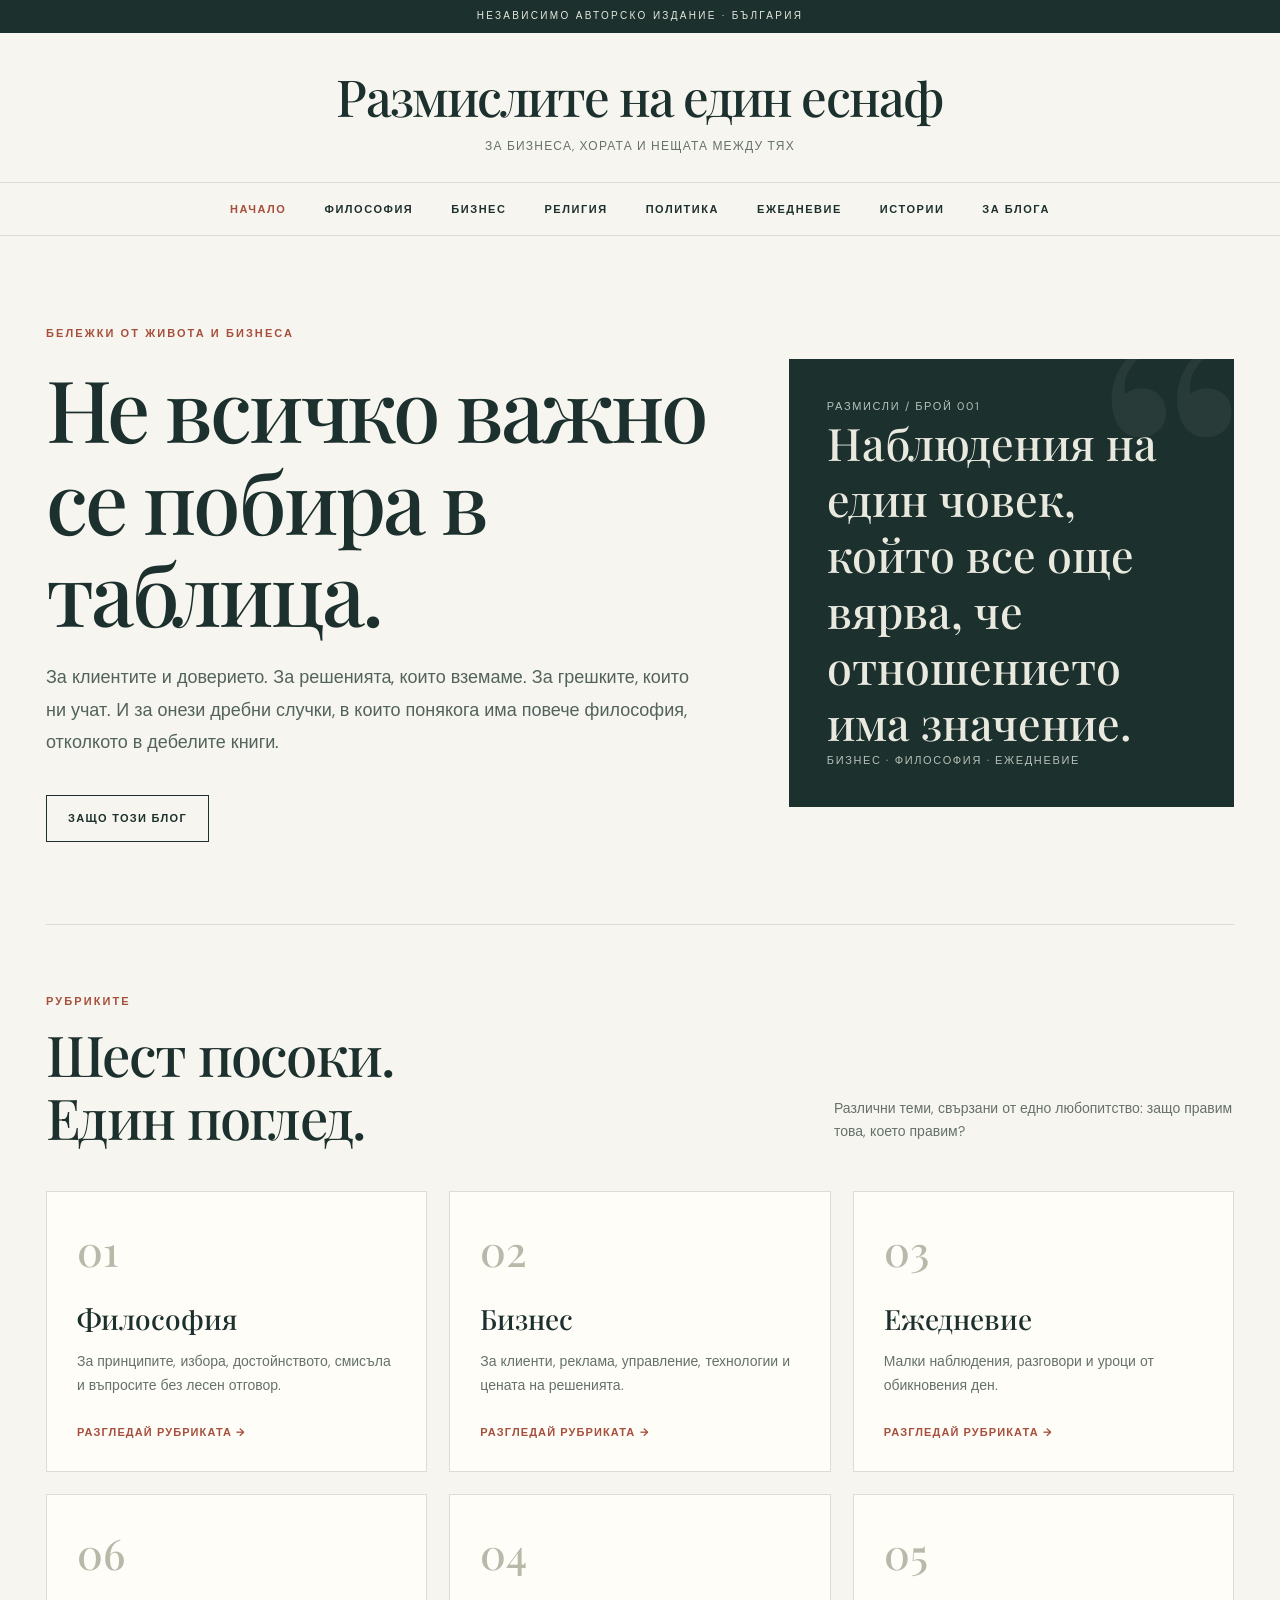
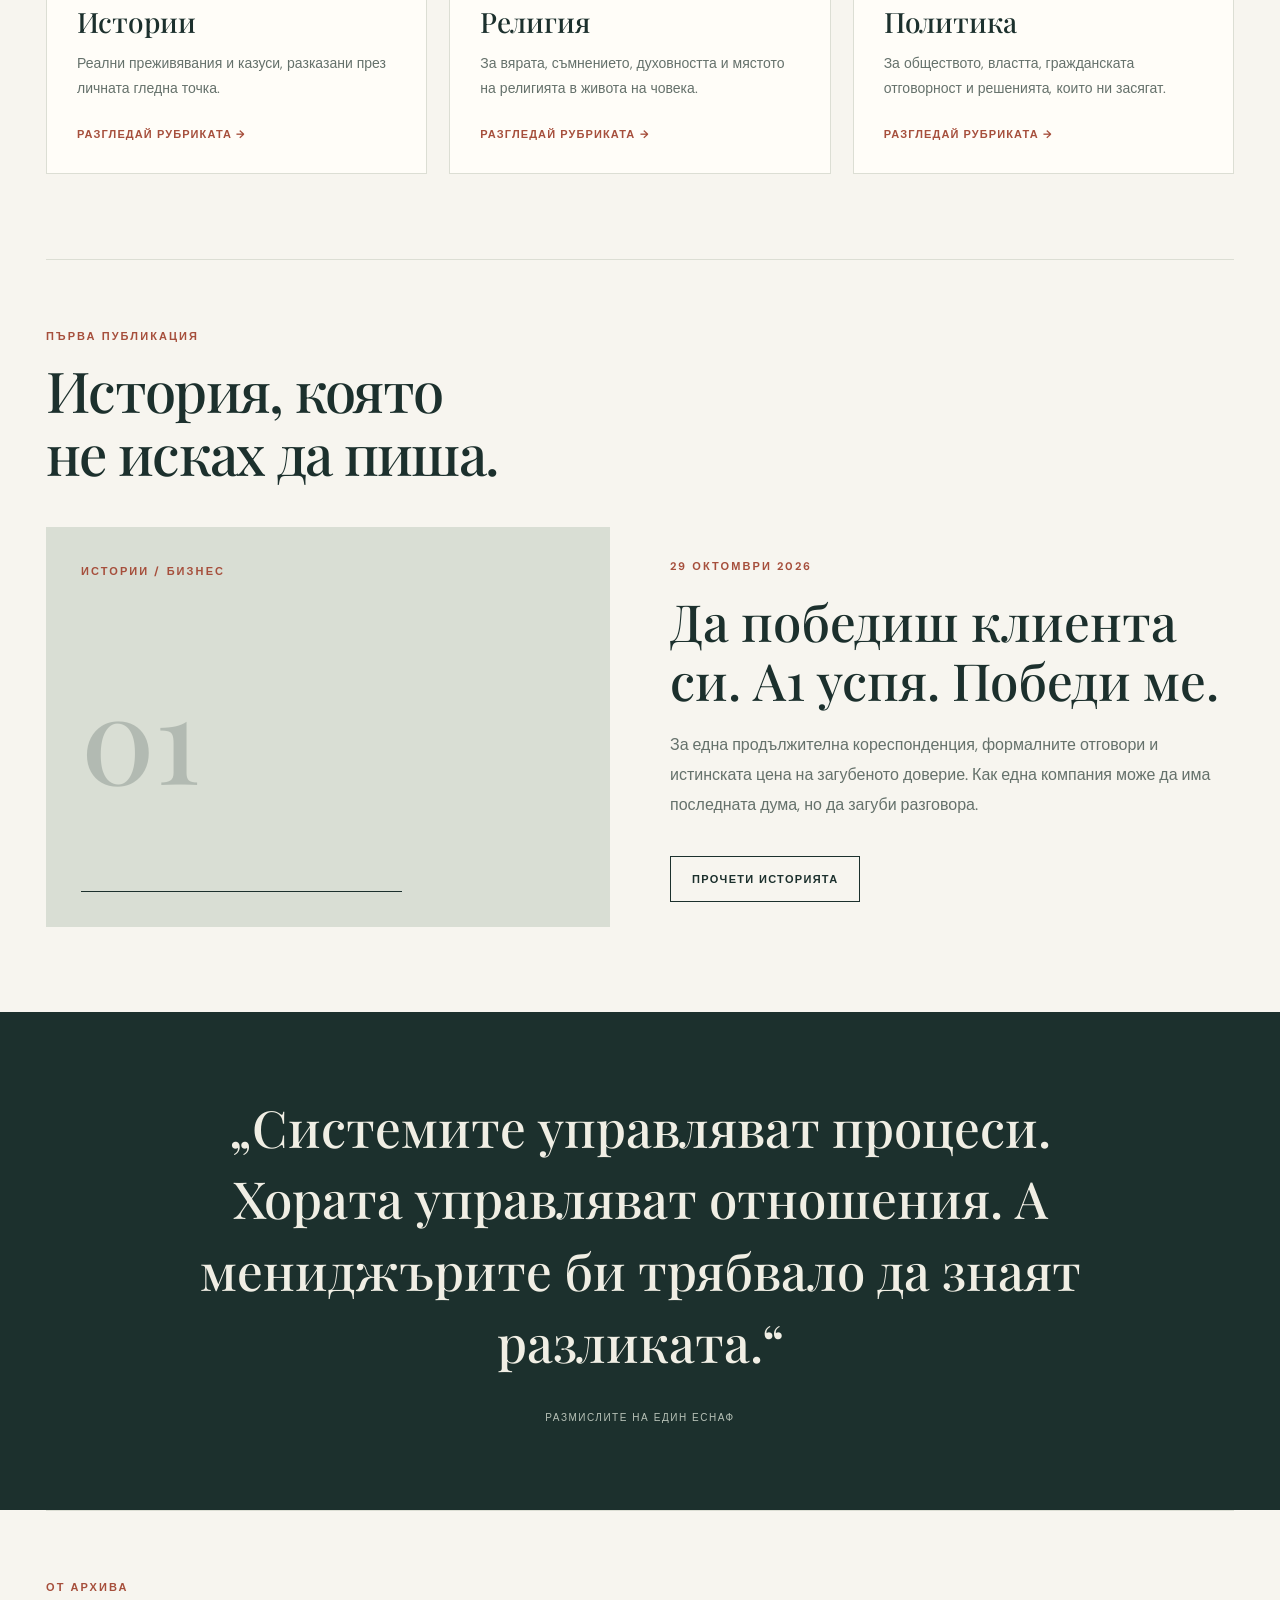
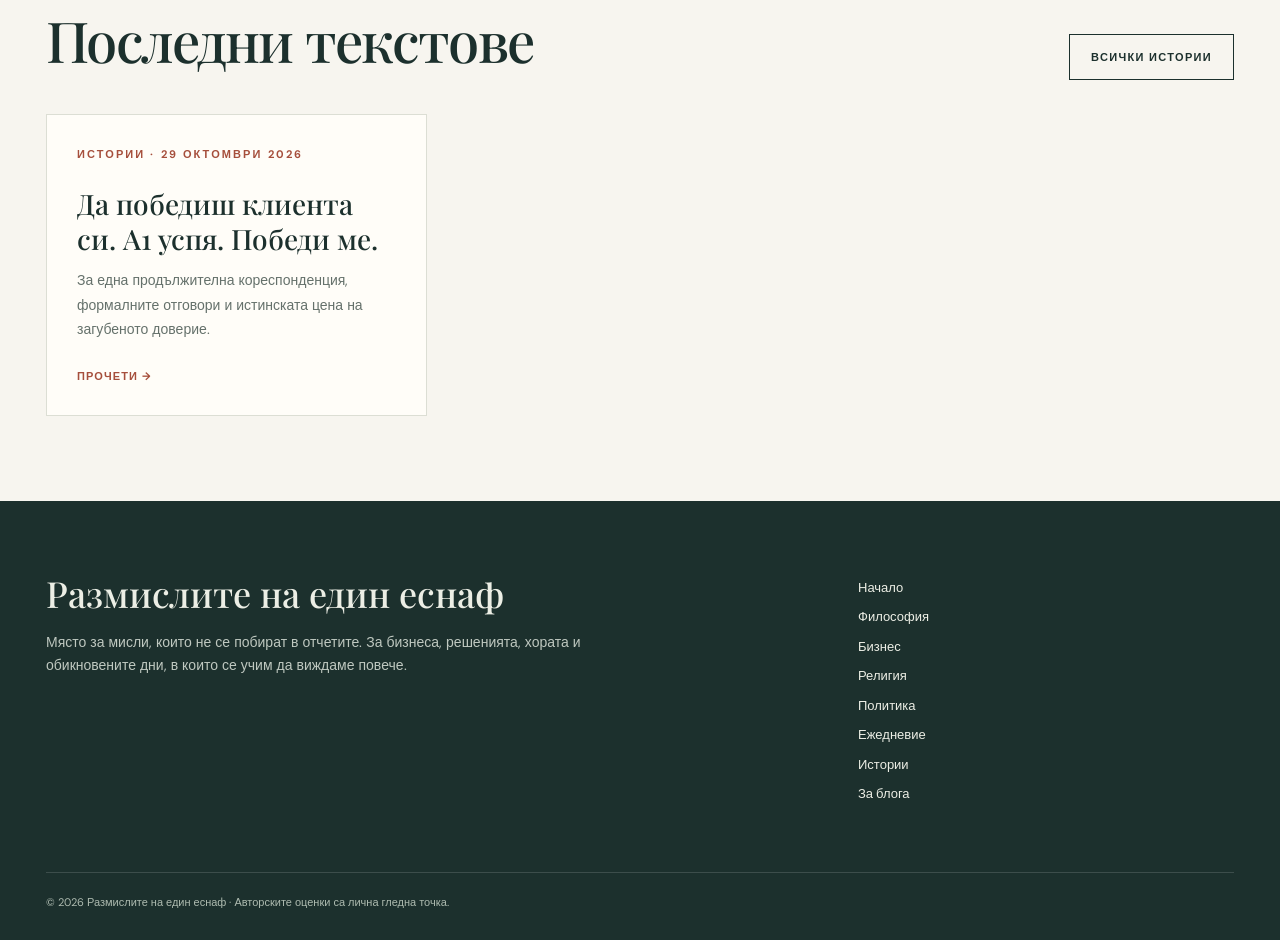
==== commit f8f8e99f: "Add religion and politics to editorial navigation" ====
--- a/index.html
+++ b/index.html
@@ -1 +1 @@
-<!doctype html><html lang="bg"><head><meta charset="utf-8"><meta name="viewport" content="width=device-width,initial-scale=1"><title>Начало — Размислите на един еснаф</title><meta name="description" content="Независим авторски блог за философия, бизнес, ежедневие и истории от практиката."><meta property="og:type" content="website"><meta property="og:title" content="Начало — Размислите на един еснаф"><meta property="og:description" content="Независим авторски блог за философия, бизнес, ежедневие и истории от практиката."><link rel="stylesheet" href="/assets/style.css"><link rel="icon" href="/favicon.svg" type="image/svg+xml"></head><body><div class="topline">Независимо авторско издание · България</div><header><div class="masthead"><a href="/">Размислите на един еснаф</a><p>ЗА БИЗНЕСА, ХОРАТА И НЕЩАТА МЕЖДУ ТЯХ</p></div><nav class="nav"><a href="/" class="active">Начало</a><a href="/filosofia/">Философия</a><a href="/biznes/">Бизнес</a><a href="/ezhednevie/">Ежедневие</a><a href="/istorii/">Истории</a><a href="/za-bloga/">За блога</a></nav></header><main><div class="wrap"><section class="hero"><div><div class="eyebrow">Бележки от живота и бизнеса</div><h1 class="display">Не всичко важно се побира в таблица.</h1><p>За клиентите и доверието. За решенията, които вземаме. За грешките, които ни учат. И за онези дребни случки, в които понякога има повече философия, отколкото в дебелите книги.</p><a class="button" href="/za-bloga/">Защо този блог</a></div><div class="hero-visual"><span>РАЗМИСЛИ / БРОЙ 001</span><strong>Наблюдения на един човек, който все още вярва, че отношението има значение.</strong><span>БИЗНЕС · ФИЛОСОФИЯ · ЕЖЕДНЕВИЕ</span></div></section><section class="section"><div class="section-heading"><div><span class="eyebrow">Рубриките</span><h2>Четири посоки.<br>Един поглед.</h2></div><p>Различни теми, свързани от едно любопитство: защо правим това, което правим?</p></div><div class="cards"><a class="card" href="/filosofia/"><span class="num">01</span><h3>Философия</h3><p>За принципите, избора, достойнството, смисъла и въпросите без лесен отговор.</p><span class="more">Разгледай рубриката →</span></a><a class="card" href="/biznes/"><span class="num">02</span><h3>Бизнес</h3><p>За клиенти, реклама, управление, технологии и цената на решенията.</p><span class="more">Разгледай рубриката →</span></a><a class="card" href="/ezhednevie/"><span class="num">03</span><h3>Ежедневие</h3><p>Малки наблюдения, разговори и уроци от обикновения ден.</p><span class="more">Разгледай рубриката →</span></a><a class="card" href="/istorii/"><span class="num">04</span><h3>Истории</h3><p>Реални преживявания и казуси, разказани през личната гледна точка.</p><span class="more">Разгледай рубриката →</span></a></div></section><section class="section"><div class="section-heading"><div><span class="eyebrow">Първа публикация</span><h2>История, която<br>не исках да пиша.</h2></div></div><div class="feature"><div class="feature-art"><span class="eyebrow">Истории / Бизнес</span><span class="mark">01</span><div class="line"></div></div><div><span class="eyebrow">29 октомври 2026</span><h3>Да победиш клиента си. A1 успя. Победи ме.</h3><p>За една продължителна кореспонденция, формалните отговори и истинската цена на загубеното доверие. Как една компания може да има последната дума, но да загуби разговора.</p><a class="button" href="/istorii/a1.html">Прочети историята</a></div></div></section></div><section class="quote-band"><blockquote>„Системите управляват процеси. Хората управляват отношения. А мениджърите би трябвало да знаят разликата.“</blockquote><small>Размислите на един еснаф</small></section><div class="wrap"><section class="section"><div class="section-heading"><div><span class="eyebrow">От архива</span><h2>Последни текстове</h2></div><a class="button" href="/istorii/">Всички истории</a></div><div class="cards"><a class="card" href="/istorii/a1.html"><span class="eyebrow">Истории · 29 октомври 2026</span><h3>Да победиш клиента си. A1 успя. Победи ме.</h3><p>За една продължителна кореспонденция, формалните отговори и истинската цена на загубеното доверие.</p><span class="more">Прочети →</span></a></div></section></div></main><footer class="footer"><div class="wrap"><div class="footer-grid"><div><h2>Размислите на един еснаф</h2><p>Място за мисли, които не се побират в отчетите. За бизнеса, решенията, хората и обикновените дни, в които се учим да виждаме повече.</p></div><div><a href="/">Начало</a><a href="/filosofia/">Философия</a><a href="/biznes/">Бизнес</a><a href="/ezhednevie/">Ежедневие</a><a href="/istorii/">Истории</a><a href="/za-bloga/">За блога</a></div></div><div class="footnote">© 2026 Размислите на един еснаф · Авторските оценки са лична гледна точка.</div></div></footer></body></html>+<!doctype html><html lang="bg"><head><meta charset="utf-8"><meta name="viewport" content="width=device-width,initial-scale=1"><title>Начало — Размислите на един еснаф</title><meta name="description" content="Независим авторски блог за философия, бизнес, религия, политика, ежедневие и истории."><meta property="og:type" content="website"><meta property="og:title" content="Начало — Размислите на един еснаф"><meta property="og:description" content="Независим авторски блог за философия, бизнес, ежедневие и истории от практиката."><link rel="stylesheet" href="/assets/style.css"><link rel="icon" href="/favicon.svg" type="image/svg+xml"></head><body><div class="topline">Независимо авторско издание · България</div><header><div class="masthead"><a href="/">Размислите на един еснаф</a><p>ЗА БИЗНЕСА, ХОРАТА И НЕЩАТА МЕЖДУ ТЯХ</p></div><nav class="nav"><a href="/" class="active">Начало</a><a href="/filosofia/">Философия</a><a href="/biznes/">Бизнес</a><a href="/religia/">Религия</a><a href="/politika/">Политика</a><a href="/ezhednevie/">Ежедневие</a><a href="/istorii/">Истории</a><a href="/za-bloga/">За блога</a></nav></header><main><div class="wrap"><section class="hero"><div><div class="eyebrow">Бележки от живота и бизнеса</div><h1 class="display">Не всичко важно се побира в таблица.</h1><p>За клиентите и доверието. За решенията, които вземаме. За грешките, които ни учат. И за онези дребни случки, в които понякога има повече философия, отколкото в дебелите книги.</p><a class="button" href="/za-bloga/">Защо този блог</a></div><div class="hero-visual"><span>РАЗМИСЛИ / БРОЙ 001</span><strong>Наблюдения на един човек, който все още вярва, че отношението има значение.</strong><span>БИЗНЕС · ФИЛОСОФИЯ · ЕЖЕДНЕВИЕ</span></div></section><section class="section"><div class="section-heading"><div><span class="eyebrow">Рубриките</span><h2>Шест посоки.<br>Един поглед.</h2></div><p>Различни теми, свързани от едно любопитство: защо правим това, което правим?</p></div><div class="cards"><a class="card" href="/filosofia/"><span class="num">01</span><h3>Философия</h3><p>За принципите, избора, достойнството, смисъла и въпросите без лесен отговор.</p><span class="more">Разгледай рубриката →</span></a><a class="card" href="/biznes/"><span class="num">02</span><h3>Бизнес</h3><p>За клиенти, реклама, управление, технологии и цената на решенията.</p><span class="more">Разгледай рубриката →</span></a><a class="card" href="/ezhednevie/"><span class="num">03</span><h3>Ежедневие</h3><p>Малки наблюдения, разговори и уроци от обикновения ден.</p><span class="more">Разгледай рубриката →</span></a><a class="card" href="/istorii/"><span class="num">06</span><h3>Истории</h3><p>Реални преживявания и казуси, разказани през личната гледна точка.</p><span class="more">Разгледай рубриката →</span></a><a class="card" href="/religia/"><span class="num">04</span><h3>Религия</h3><p>За вярата, съмнението, духовността и мястото на религията в живота на човека.</p><span class="more">Разгледай рубриката →</span></a><a class="card" href="/politika/"><span class="num">05</span><h3>Политика</h3><p>За обществото, властта, гражданската отговорност и решенията, които ни засягат.</p><span class="more">Разгледай рубриката →</span></a></div></section><section class="section"><div class="section-heading"><div><span class="eyebrow">Първа публикация</span><h2>История, която<br>не исках да пиша.</h2></div></div><div class="feature"><div class="feature-art"><span class="eyebrow">Истории / Бизнес</span><span class="mark">01</span><div class="line"></div></div><div><span class="eyebrow">29 октомври 2026</span><h3>Да победиш клиента си. A1 успя. Победи ме.</h3><p>За една продължителна кореспонденция, формалните отговори и истинската цена на загубеното доверие. Как една компания може да има последната дума, но да загуби разговора.</p><a class="button" href="/istorii/a1.html">Прочети историята</a></div></div></section></div><section class="quote-band"><blockquote>„Системите управляват процеси. Хората управляват отношения. А мениджърите би трябвало да знаят разликата.“</blockquote><small>Размислите на един еснаф</small></section><div class="wrap"><section class="section"><div class="section-heading"><div><span class="eyebrow">От архива</span><h2>Последни текстове</h2></div><a class="button" href="/istorii/">Всички истории</a></div><div class="cards"><a class="card" href="/istorii/a1.html"><span class="eyebrow">Истории · 29 октомври 2026</span><h3>Да победиш клиента си. A1 успя. Победи ме.</h3><p>За една продължителна кореспонденция, формалните отговори и истинската цена на загубеното доверие.</p><span class="more">Прочети →</span></a></div></section></div></main><footer class="footer"><div class="wrap"><div class="footer-grid"><div><h2>Размислите на един еснаф</h2><p>Място за мисли, които не се побират в отчетите. За бизнеса, решенията, хората и обикновените дни, в които се учим да виждаме повече.</p></div><div><a href="/">Начало</a><a href="/filosofia/">Философия</a><a href="/biznes/">Бизнес</a><a href="/religia/">Религия</a><a href="/politika/">Политика</a><a href="/ezhednevie/">Ежедневие</a><a href="/istorii/">Истории</a><a href="/za-bloga/">За блога</a></div></div><div class="footnote">© 2026 Размислите на един еснаф · Авторските оценки са лична гледна точка.</div></div></footer></body></html>
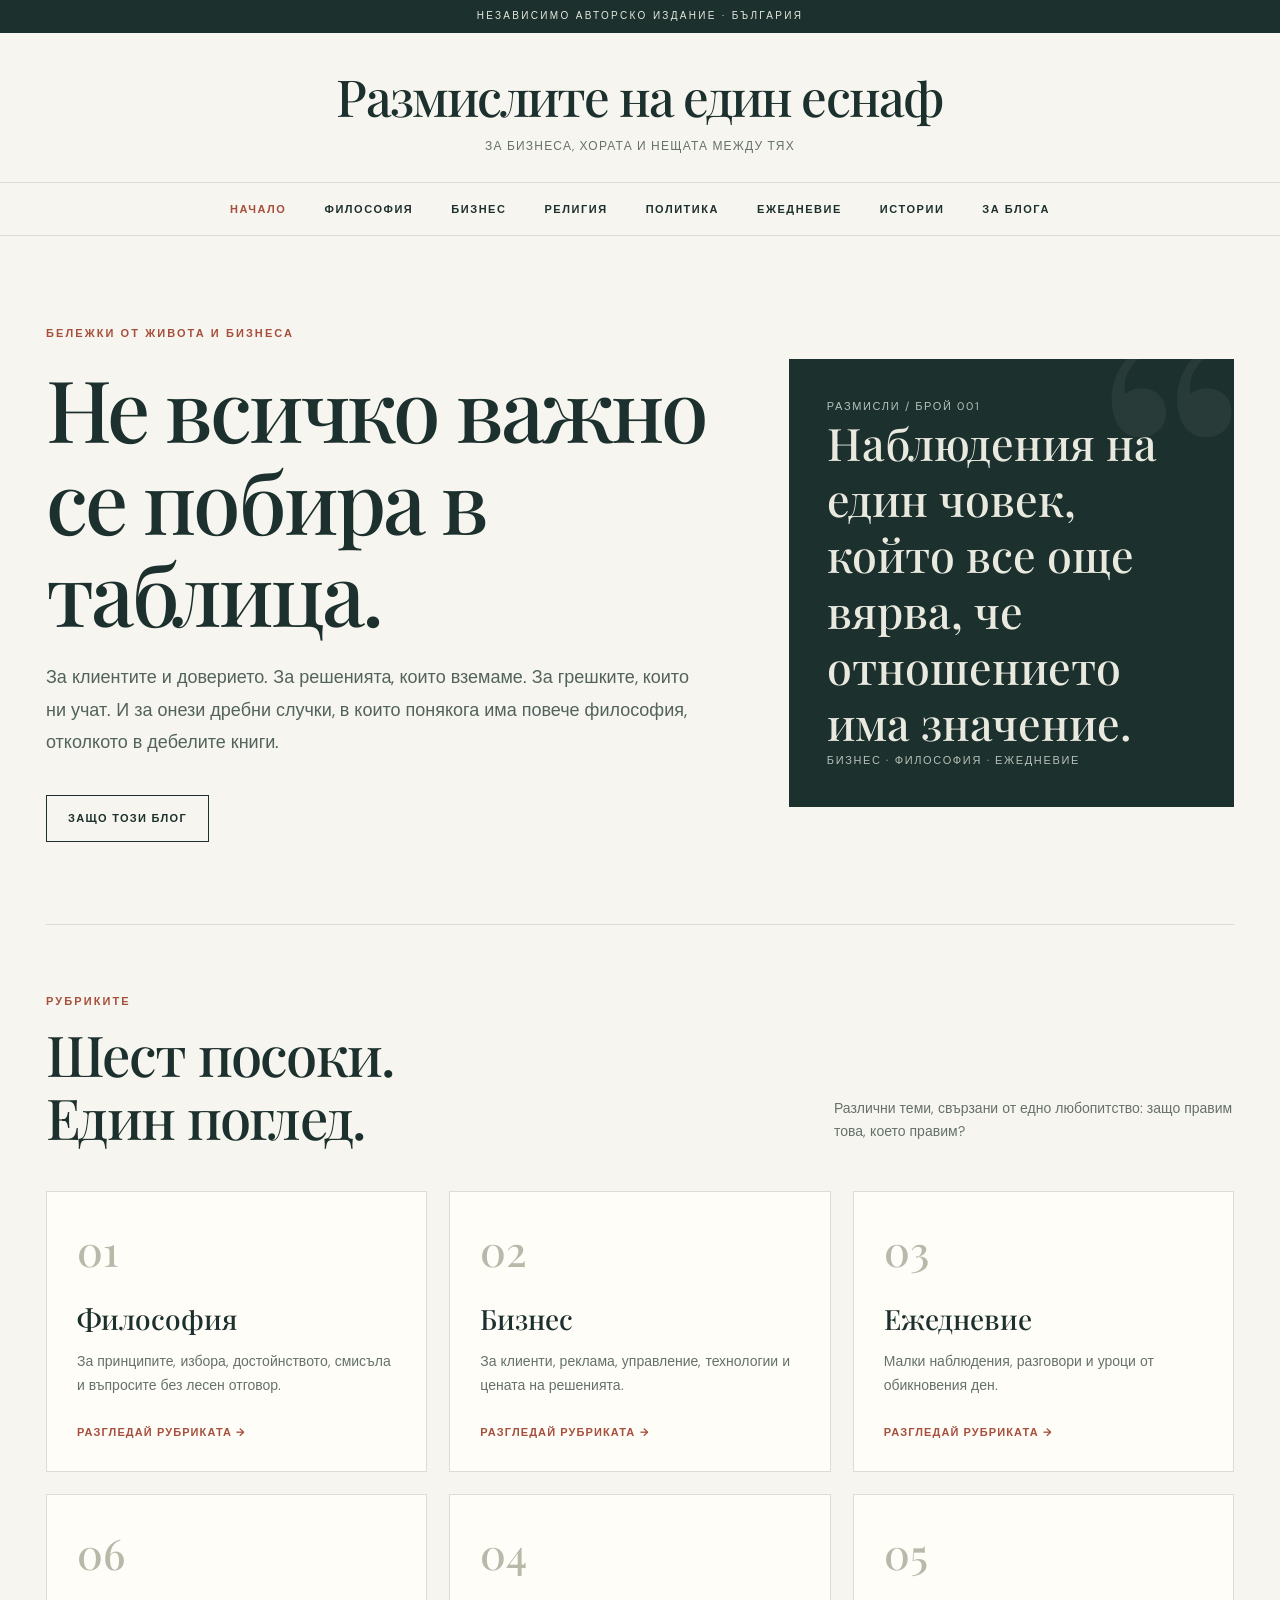
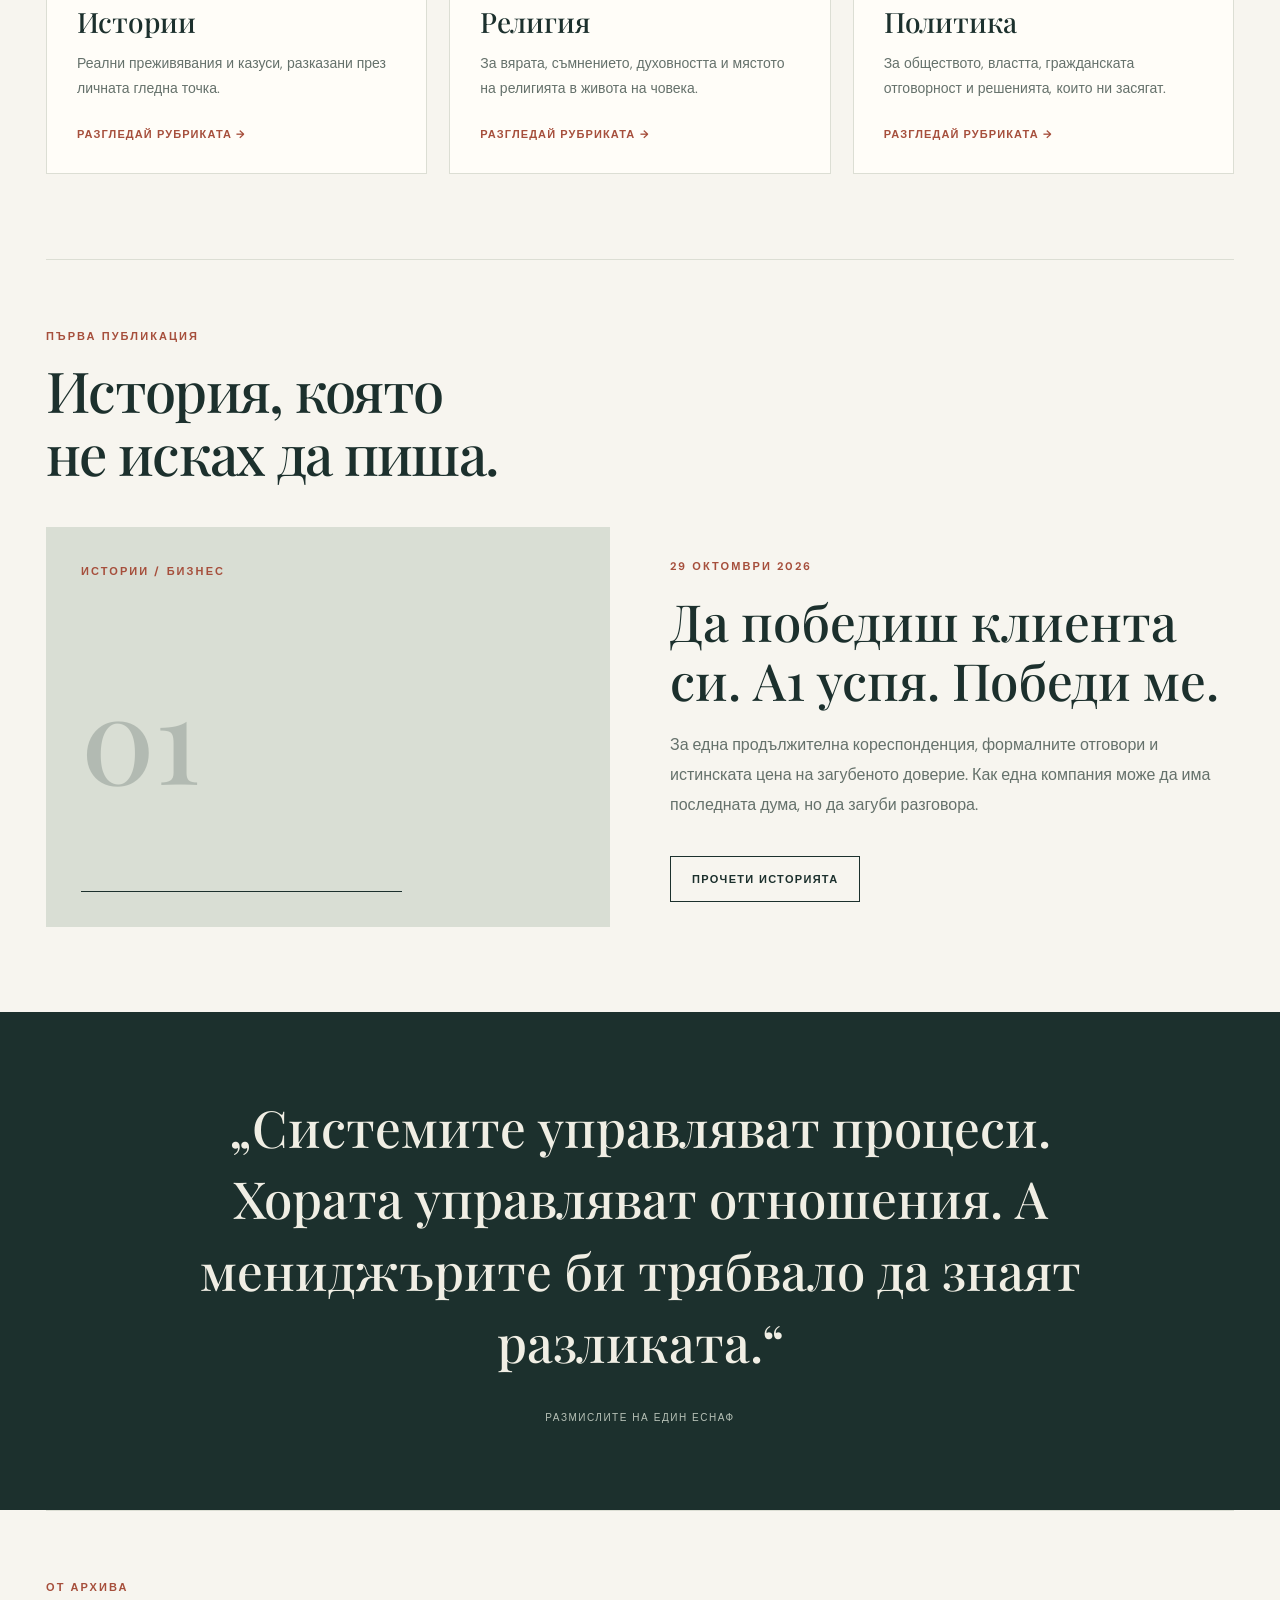
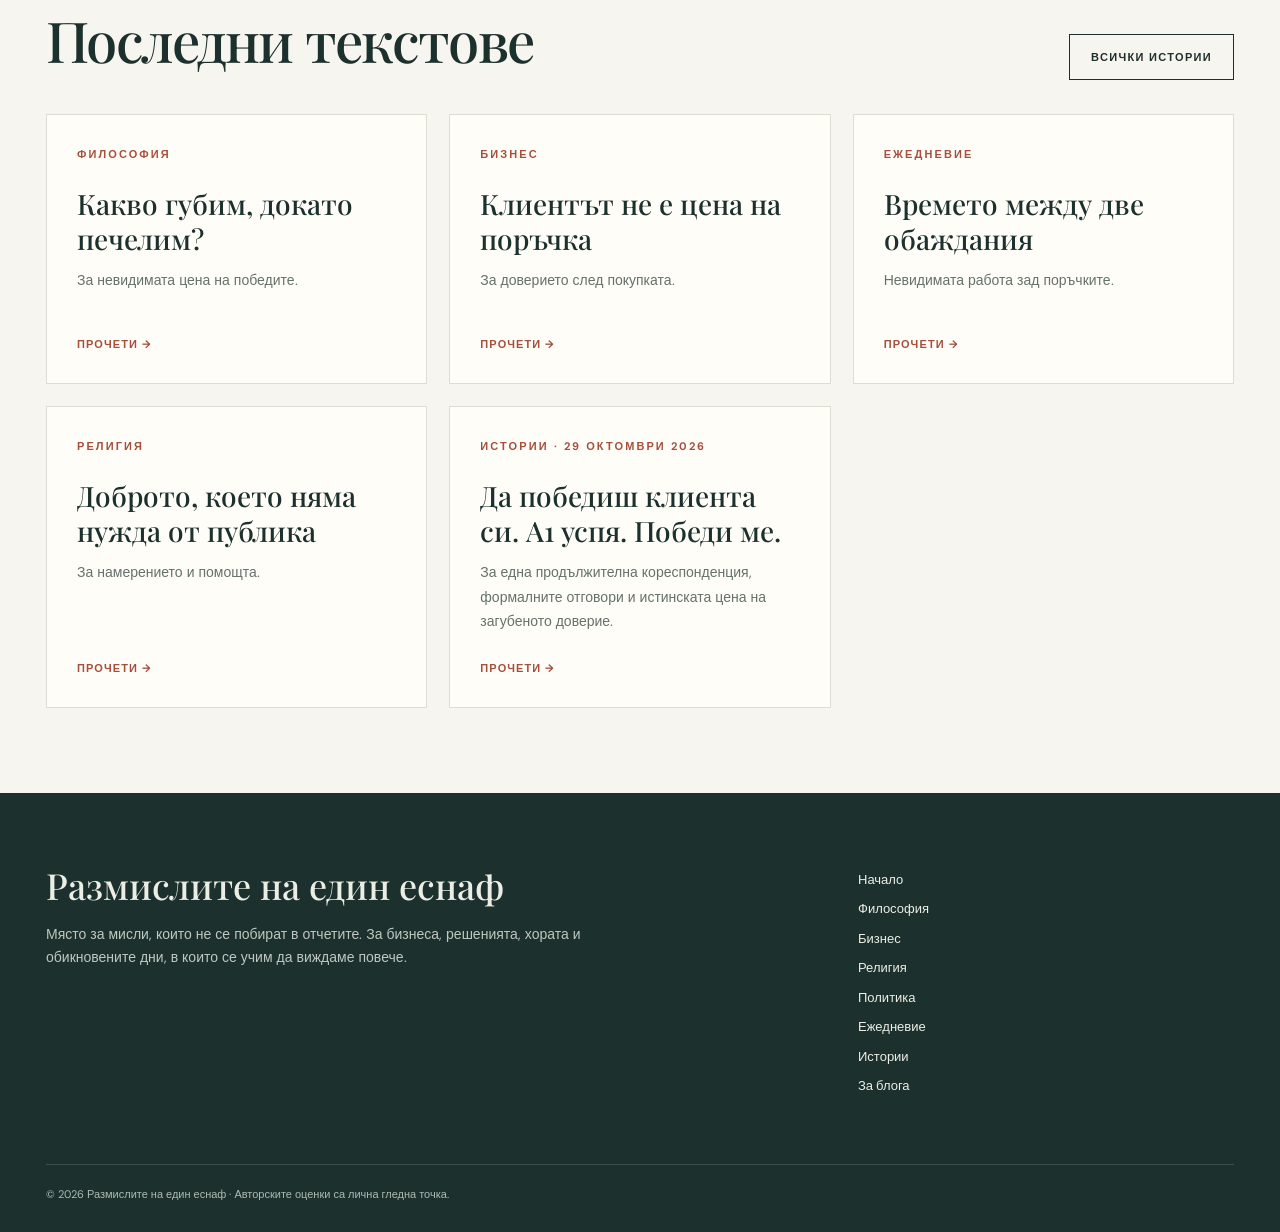
==== commit 47ae592f: "Feature new editorial essays" ====
--- a/index.html
+++ b/index.html
@@ -1 +1 @@
-<!doctype html><html lang="bg"><head><meta charset="utf-8"><meta name="viewport" content="width=device-width,initial-scale=1"><title>Начало — Размислите на един еснаф</title><meta name="description" content="Независим авторски блог за философия, бизнес, религия, политика, ежедневие и истории."><meta property="og:type" content="website"><meta property="og:title" content="Начало — Размислите на един еснаф"><meta property="og:description" content="Независим авторски блог за философия, бизнес, ежедневие и истории от практиката."><link rel="stylesheet" href="/assets/style.css"><link rel="icon" href="/favicon.svg" type="image/svg+xml"></head><body><div class="topline">Независимо авторско издание · България</div><header><div class="masthead"><a href="/">Размислите на един еснаф</a><p>ЗА БИЗНЕСА, ХОРАТА И НЕЩАТА МЕЖДУ ТЯХ</p></div><nav class="nav"><a href="/" class="active">Начало</a><a href="/filosofia/">Философия</a><a href="/biznes/">Бизнес</a><a href="/religia/">Религия</a><a href="/politika/">Политика</a><a href="/ezhednevie/">Ежедневие</a><a href="/istorii/">Истории</a><a href="/za-bloga/">За блога</a></nav></header><main><div class="wrap"><section class="hero"><div><div class="eyebrow">Бележки от живота и бизнеса</div><h1 class="display">Не всичко важно се побира в таблица.</h1><p>За клиентите и доверието. За решенията, които вземаме. За грешките, които ни учат. И за онези дребни случки, в които понякога има повече философия, отколкото в дебелите книги.</p><a class="button" href="/za-bloga/">Защо този блог</a></div><div class="hero-visual"><span>РАЗМИСЛИ / БРОЙ 001</span><strong>Наблюдения на един човек, който все още вярва, че отношението има значение.</strong><span>БИЗНЕС · ФИЛОСОФИЯ · ЕЖЕДНЕВИЕ</span></div></section><section class="section"><div class="section-heading"><div><span class="eyebrow">Рубриките</span><h2>Шест посоки.<br>Един поглед.</h2></div><p>Различни теми, свързани от едно любопитство: защо правим това, което правим?</p></div><div class="cards"><a class="card" href="/filosofia/"><span class="num">01</span><h3>Философия</h3><p>За принципите, избора, достойнството, смисъла и въпросите без лесен отговор.</p><span class="more">Разгледай рубриката →</span></a><a class="card" href="/biznes/"><span class="num">02</span><h3>Бизнес</h3><p>За клиенти, реклама, управление, технологии и цената на решенията.</p><span class="more">Разгледай рубриката →</span></a><a class="card" href="/ezhednevie/"><span class="num">03</span><h3>Ежедневие</h3><p>Малки наблюдения, разговори и уроци от обикновения ден.</p><span class="more">Разгледай рубриката →</span></a><a class="card" href="/istorii/"><span class="num">06</span><h3>Истории</h3><p>Реални преживявания и казуси, разказани през личната гледна точка.</p><span class="more">Разгледай рубриката →</span></a><a class="card" href="/religia/"><span class="num">04</span><h3>Религия</h3><p>За вярата, съмнението, духовността и мястото на религията в живота на човека.</p><span class="more">Разгледай рубриката →</span></a><a class="card" href="/politika/"><span class="num">05</span><h3>Политика</h3><p>За обществото, властта, гражданската отговорност и решенията, които ни засягат.</p><span class="more">Разгледай рубриката →</span></a></div></section><section class="section"><div class="section-heading"><div><span class="eyebrow">Първа публикация</span><h2>История, която<br>не исках да пиша.</h2></div></div><div class="feature"><div class="feature-art"><span class="eyebrow">Истории / Бизнес</span><span class="mark">01</span><div class="line"></div></div><div><span class="eyebrow">29 октомври 2026</span><h3>Да победиш клиента си. A1 успя. Победи ме.</h3><p>За една продължителна кореспонденция, формалните отговори и истинската цена на загубеното доверие. Как една компания може да има последната дума, но да загуби разговора.</p><a class="button" href="/istorii/a1.html">Прочети историята</a></div></div></section></div><section class="quote-band"><blockquote>„Системите управляват процеси. Хората управляват отношения. А мениджърите би трябвало да знаят разликата.“</blockquote><small>Размислите на един еснаф</small></section><div class="wrap"><section class="section"><div class="section-heading"><div><span class="eyebrow">От архива</span><h2>Последни текстове</h2></div><a class="button" href="/istorii/">Всички истории</a></div><div class="cards"><a class="card" href="/istorii/a1.html"><span class="eyebrow">Истории · 29 октомври 2026</span><h3>Да победиш клиента си. A1 успя. Победи ме.</h3><p>За една продължителна кореспонденция, формалните отговори и истинската цена на загубеното доверие.</p><span class="more">Прочети →</span></a></div></section></div></main><footer class="footer"><div class="wrap"><div class="footer-grid"><div><h2>Размислите на един еснаф</h2><p>Място за мисли, които не се побират в отчетите. За бизнеса, решенията, хората и обикновените дни, в които се учим да виждаме повече.</p></div><div><a href="/">Начало</a><a href="/filosofia/">Философия</a><a href="/biznes/">Бизнес</a><a href="/religia/">Религия</a><a href="/politika/">Политика</a><a href="/ezhednevie/">Ежедневие</a><a href="/istorii/">Истории</a><a href="/za-bloga/">За блога</a></div></div><div class="footnote">© 2026 Размислите на един еснаф · Авторските оценки са лична гледна точка.</div></div></footer></body></html>+<!doctype html><html lang="bg"><head><meta charset="utf-8"><meta name="viewport" content="width=device-width,initial-scale=1"><title>Начало — Размислите на един еснаф</title><meta name="description" content="Независим авторски блог за философия, бизнес, религия, политика, ежедневие и истории."><meta property="og:type" content="website"><meta property="og:title" content="Начало — Размислите на един еснаф"><meta property="og:description" content="Независим авторски блог за философия, бизнес, ежедневие и истории от практиката."><link rel="stylesheet" href="/assets/style.css"><link rel="icon" href="/favicon.svg" type="image/svg+xml"></head><body><div class="topline">Независимо авторско издание · България</div><header><div class="masthead"><a href="/">Размислите на един еснаф</a><p>ЗА БИЗНЕСА, ХОРАТА И НЕЩАТА МЕЖДУ ТЯХ</p></div><nav class="nav"><a href="/" class="active">Начало</a><a href="/filosofia/">Философия</a><a href="/biznes/">Бизнес</a><a href="/religia/">Религия</a><a href="/politika/">Политика</a><a href="/ezhednevie/">Ежедневие</a><a href="/istorii/">Истории</a><a href="/za-bloga/">За блога</a></nav></header><main><div class="wrap"><section class="hero"><div><div class="eyebrow">Бележки от живота и бизнеса</div><h1 class="display">Не всичко важно се побира в таблица.</h1><p>За клиентите и доверието. За решенията, които вземаме. За грешките, които ни учат. И за онези дребни случки, в които понякога има повече философия, отколкото в дебелите книги.</p><a class="button" href="/za-bloga/">Защо този блог</a></div><div class="hero-visual"><span>РАЗМИСЛИ / БРОЙ 001</span><strong>Наблюдения на един човек, който все още вярва, че отношението има значение.</strong><span>БИЗНЕС · ФИЛОСОФИЯ · ЕЖЕДНЕВИЕ</span></div></section><section class="section"><div class="section-heading"><div><span class="eyebrow">Рубриките</span><h2>Шест посоки.<br>Един поглед.</h2></div><p>Различни теми, свързани от едно любопитство: защо правим това, което правим?</p></div><div class="cards"><a class="card" href="/filosofia/"><span class="num">01</span><h3>Философия</h3><p>За принципите, избора, достойнството, смисъла и въпросите без лесен отговор.</p><span class="more">Разгледай рубриката →</span></a><a class="card" href="/biznes/"><span class="num">02</span><h3>Бизнес</h3><p>За клиенти, реклама, управление, технологии и цената на решенията.</p><span class="more">Разгледай рубриката →</span></a><a class="card" href="/ezhednevie/"><span class="num">03</span><h3>Ежедневие</h3><p>Малки наблюдения, разговори и уроци от обикновения ден.</p><span class="more">Разгледай рубриката →</span></a><a class="card" href="/istorii/"><span class="num">06</span><h3>Истории</h3><p>Реални преживявания и казуси, разказани през личната гледна точка.</p><span class="more">Разгледай рубриката →</span></a><a class="card" href="/religia/"><span class="num">04</span><h3>Религия</h3><p>За вярата, съмнението, духовността и мястото на религията в живота на човека.</p><span class="more">Разгледай рубриката →</span></a><a class="card" href="/politika/"><span class="num">05</span><h3>Политика</h3><p>За обществото, властта, гражданската отговорност и решенията, които ни засягат.</p><span class="more">Разгледай рубриката →</span></a></div></section><section class="section"><div class="section-heading"><div><span class="eyebrow">Първа публикация</span><h2>История, която<br>не исках да пиша.</h2></div></div><div class="feature"><div class="feature-art"><span class="eyebrow">Истории / Бизнес</span><span class="mark">01</span><div class="line"></div></div><div><span class="eyebrow">29 октомври 2026</span><h3>Да победиш клиента си. A1 успя. Победи ме.</h3><p>За една продължителна кореспонденция, формалните отговори и истинската цена на загубеното доверие. Как една компания може да има последната дума, но да загуби разговора.</p><a class="button" href="/istorii/a1.html">Прочети историята</a></div></div></section></div><section class="quote-band"><blockquote>„Системите управляват процеси. Хората управляват отношения. А мениджърите би трябвало да знаят разликата.“</blockquote><small>Размислите на един еснаф</small></section><div class="wrap"><section class="section"><div class="section-heading"><div><span class="eyebrow">От архива</span><h2>Последни текстове</h2></div><a class="button" href="/istorii/">Всички истории</a></div><div class="cards"><a class="card" href="/filosofia/kakvo-gubim-dokato-pechelim.html"><span class="eyebrow">Философия</span><h3>Какво губим, докато печелим?</h3><p>За невидимата цена на победите.</p><span class="more">Прочети →</span></a><a class="card" href="/biznes/klientat-ne-e-cena-na-porachka.html"><span class="eyebrow">Бизнес</span><h3>Клиентът не е цена на поръчка</h3><p>За доверието след покупката.</p><span class="more">Прочети →</span></a><a class="card" href="/ezhednevie/vremeto-mezhdu-dve-obazhdania.html"><span class="eyebrow">Ежедневие</span><h3>Времето между две обаждания</h3><p>Невидимата работа зад поръчките.</p><span class="more">Прочети →</span></a><a class="card" href="/religia/dobroto-bez-publika.html"><span class="eyebrow">Религия</span><h3>Доброто, което няма нужда от публика</h3><p>За намерението и помощта.</p><span class="more">Прочети →</span></a><a class="card" href="/istorii/a1.html"><span class="eyebrow">Истории · 29 октомври 2026</span><h3>Да победиш клиента си. A1 успя. Победи ме.</h3><p>За една продължителна кореспонденция, формалните отговори и истинската цена на загубеното доверие.</p><span class="more">Прочети →</span></a></div></section></div></main><footer class="footer"><div class="wrap"><div class="footer-grid"><div><h2>Размислите на един еснаф</h2><p>Място за мисли, които не се побират в отчетите. За бизнеса, решенията, хората и обикновените дни, в които се учим да виждаме повече.</p></div><div><a href="/">Начало</a><a href="/filosofia/">Философия</a><a href="/biznes/">Бизнес</a><a href="/religia/">Религия</a><a href="/politika/">Политика</a><a href="/ezhednevie/">Ежедневие</a><a href="/istorii/">Истории</a><a href="/za-bloga/">За блога</a></div></div><div class="footnote">© 2026 Размислите на един еснаф · Авторските оценки са лична гледна точка.</div></div></footer></body></html>
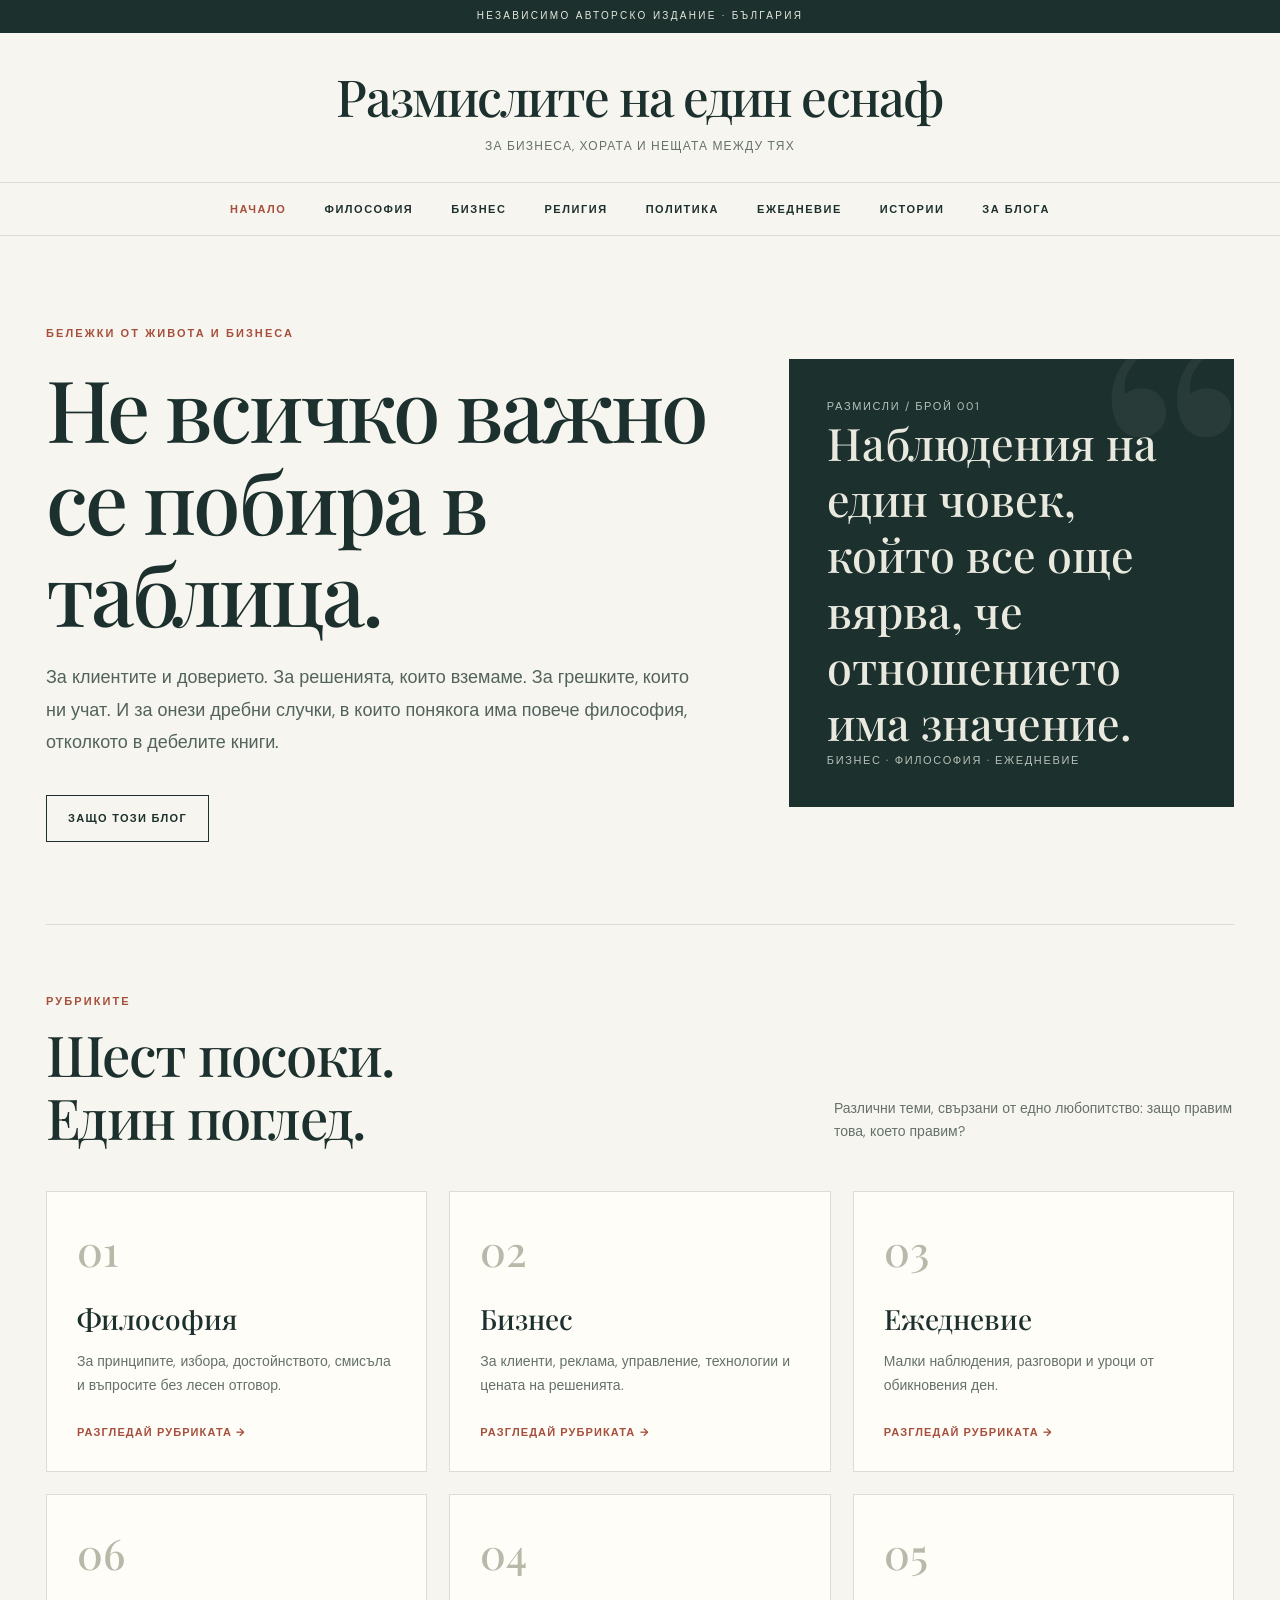
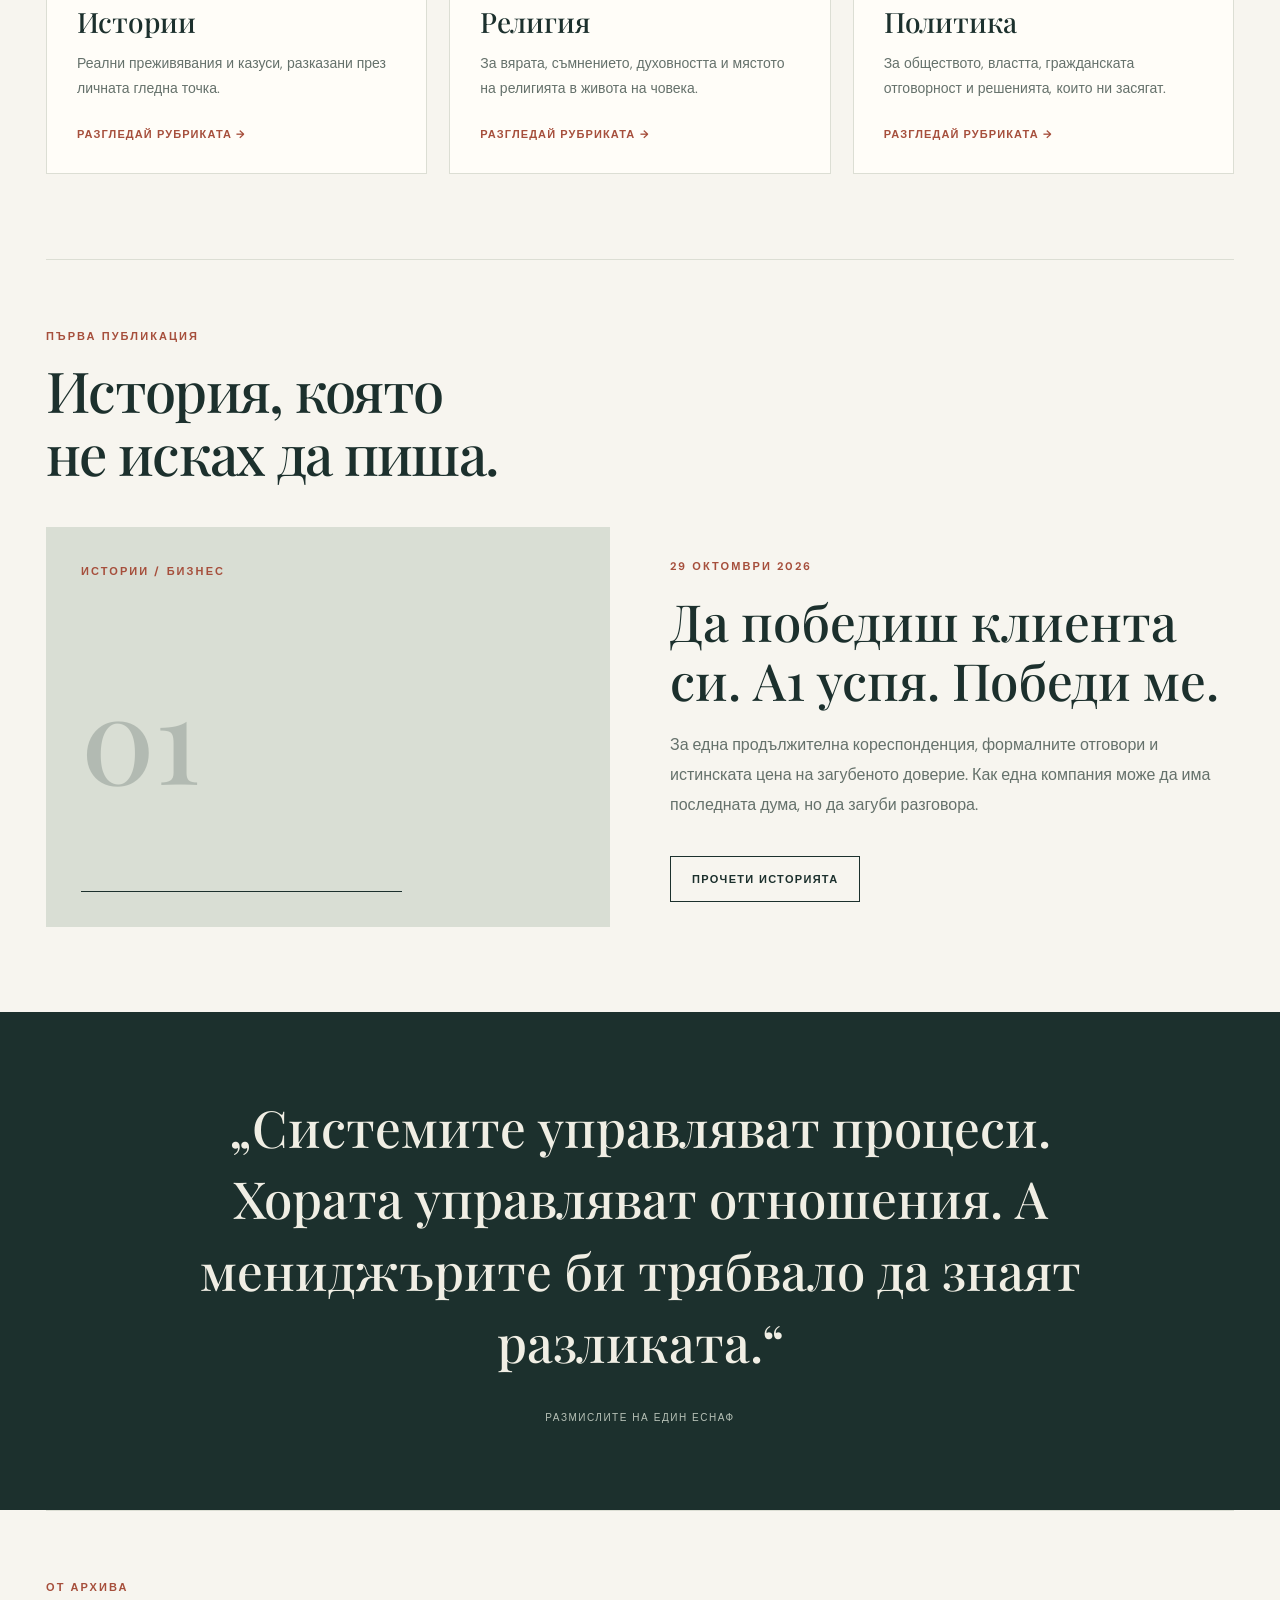
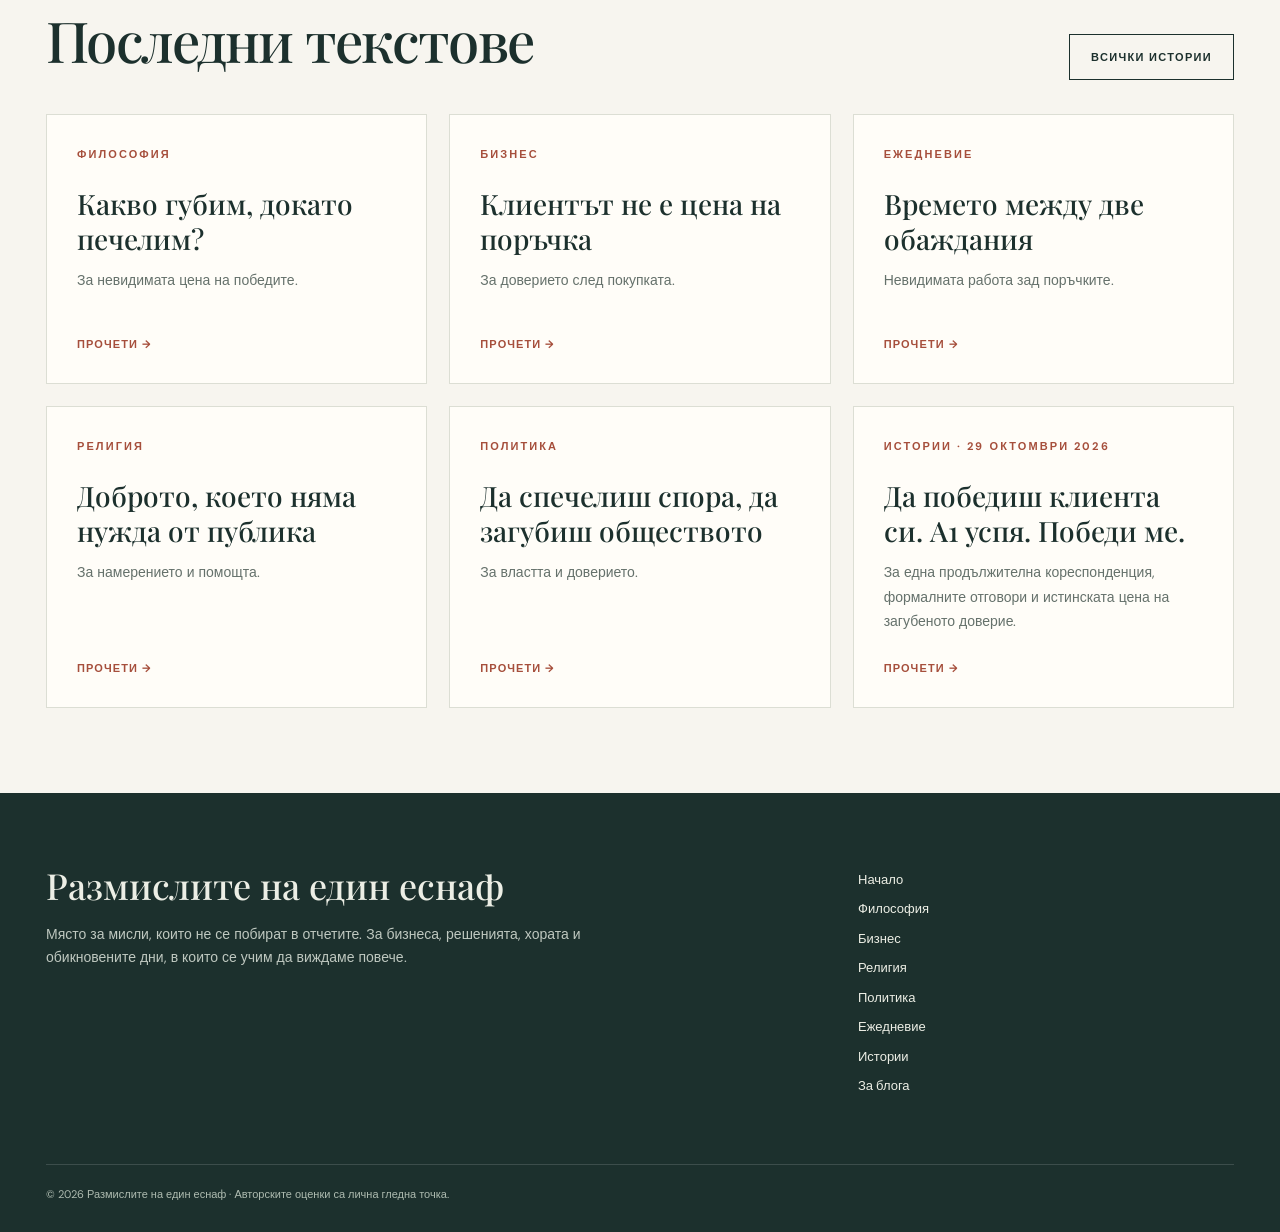
==== commit 118d2dcc: "Feature politics essay on homepage" ====
--- a/index.html
+++ b/index.html
@@ -1 +1 @@
-<!doctype html><html lang="bg"><head><meta charset="utf-8"><meta name="viewport" content="width=device-width,initial-scale=1"><title>Начало — Размислите на един еснаф</title><meta name="description" content="Независим авторски блог за философия, бизнес, религия, политика, ежедневие и истории."><meta property="og:type" content="website"><meta property="og:title" content="Начало — Размислите на един еснаф"><meta property="og:description" content="Независим авторски блог за философия, бизнес, ежедневие и истории от практиката."><link rel="stylesheet" href="/assets/style.css"><link rel="icon" href="/favicon.svg" type="image/svg+xml"></head><body><div class="topline">Независимо авторско издание · България</div><header><div class="masthead"><a href="/">Размислите на един еснаф</a><p>ЗА БИЗНЕСА, ХОРАТА И НЕЩАТА МЕЖДУ ТЯХ</p></div><nav class="nav"><a href="/" class="active">Начало</a><a href="/filosofia/">Философия</a><a href="/biznes/">Бизнес</a><a href="/religia/">Религия</a><a href="/politika/">Политика</a><a href="/ezhednevie/">Ежедневие</a><a href="/istorii/">Истории</a><a href="/za-bloga/">За блога</a></nav></header><main><div class="wrap"><section class="hero"><div><div class="eyebrow">Бележки от живота и бизнеса</div><h1 class="display">Не всичко важно се побира в таблица.</h1><p>За клиентите и доверието. За решенията, които вземаме. За грешките, които ни учат. И за онези дребни случки, в които понякога има повече философия, отколкото в дебелите книги.</p><a class="button" href="/za-bloga/">Защо този блог</a></div><div class="hero-visual"><span>РАЗМИСЛИ / БРОЙ 001</span><strong>Наблюдения на един човек, който все още вярва, че отношението има значение.</strong><span>БИЗНЕС · ФИЛОСОФИЯ · ЕЖЕДНЕВИЕ</span></div></section><section class="section"><div class="section-heading"><div><span class="eyebrow">Рубриките</span><h2>Шест посоки.<br>Един поглед.</h2></div><p>Различни теми, свързани от едно любопитство: защо правим това, което правим?</p></div><div class="cards"><a class="card" href="/filosofia/"><span class="num">01</span><h3>Философия</h3><p>За принципите, избора, достойнството, смисъла и въпросите без лесен отговор.</p><span class="more">Разгледай рубриката →</span></a><a class="card" href="/biznes/"><span class="num">02</span><h3>Бизнес</h3><p>За клиенти, реклама, управление, технологии и цената на решенията.</p><span class="more">Разгледай рубриката →</span></a><a class="card" href="/ezhednevie/"><span class="num">03</span><h3>Ежедневие</h3><p>Малки наблюдения, разговори и уроци от обикновения ден.</p><span class="more">Разгледай рубриката →</span></a><a class="card" href="/istorii/"><span class="num">06</span><h3>Истории</h3><p>Реални преживявания и казуси, разказани през личната гледна точка.</p><span class="more">Разгледай рубриката →</span></a><a class="card" href="/religia/"><span class="num">04</span><h3>Религия</h3><p>За вярата, съмнението, духовността и мястото на религията в живота на човека.</p><span class="more">Разгледай рубриката →</span></a><a class="card" href="/politika/"><span class="num">05</span><h3>Политика</h3><p>За обществото, властта, гражданската отговорност и решенията, които ни засягат.</p><span class="more">Разгледай рубриката →</span></a></div></section><section class="section"><div class="section-heading"><div><span class="eyebrow">Първа публикация</span><h2>История, която<br>не исках да пиша.</h2></div></div><div class="feature"><div class="feature-art"><span class="eyebrow">Истории / Бизнес</span><span class="mark">01</span><div class="line"></div></div><div><span class="eyebrow">29 октомври 2026</span><h3>Да победиш клиента си. A1 успя. Победи ме.</h3><p>За една продължителна кореспонденция, формалните отговори и истинската цена на загубеното доверие. Как една компания може да има последната дума, но да загуби разговора.</p><a class="button" href="/istorii/a1.html">Прочети историята</a></div></div></section></div><section class="quote-band"><blockquote>„Системите управляват процеси. Хората управляват отношения. А мениджърите би трябвало да знаят разликата.“</blockquote><small>Размислите на един еснаф</small></section><div class="wrap"><section class="section"><div class="section-heading"><div><span class="eyebrow">От архива</span><h2>Последни текстове</h2></div><a class="button" href="/istorii/">Всички истории</a></div><div class="cards"><a class="card" href="/filosofia/kakvo-gubim-dokato-pechelim.html"><span class="eyebrow">Философия</span><h3>Какво губим, докато печелим?</h3><p>За невидимата цена на победите.</p><span class="more">Прочети →</span></a><a class="card" href="/biznes/klientat-ne-e-cena-na-porachka.html"><span class="eyebrow">Бизнес</span><h3>Клиентът не е цена на поръчка</h3><p>За доверието след покупката.</p><span class="more">Прочети →</span></a><a class="card" href="/ezhednevie/vremeto-mezhdu-dve-obazhdania.html"><span class="eyebrow">Ежедневие</span><h3>Времето между две обаждания</h3><p>Невидимата работа зад поръчките.</p><span class="more">Прочети →</span></a><a class="card" href="/religia/dobroto-bez-publika.html"><span class="eyebrow">Религия</span><h3>Доброто, което няма нужда от публика</h3><p>За намерението и помощта.</p><span class="more">Прочети →</span></a><a class="card" href="/istorii/a1.html"><span class="eyebrow">Истории · 29 октомври 2026</span><h3>Да победиш клиента си. A1 успя. Победи ме.</h3><p>За една продължителна кореспонденция, формалните отговори и истинската цена на загубеното доверие.</p><span class="more">Прочети →</span></a></div></section></div></main><footer class="footer"><div class="wrap"><div class="footer-grid"><div><h2>Размислите на един еснаф</h2><p>Място за мисли, които не се побират в отчетите. За бизнеса, решенията, хората и обикновените дни, в които се учим да виждаме повече.</p></div><div><a href="/">Начало</a><a href="/filosofia/">Философия</a><a href="/biznes/">Бизнес</a><a href="/religia/">Религия</a><a href="/politika/">Политика</a><a href="/ezhednevie/">Ежедневие</a><a href="/istorii/">Истории</a><a href="/za-bloga/">За блога</a></div></div><div class="footnote">© 2026 Размислите на един еснаф · Авторските оценки са лична гледна точка.</div></div></footer></body></html>+<!doctype html><html lang="bg"><head><meta charset="utf-8"><meta name="viewport" content="width=device-width,initial-scale=1"><title>Начало — Размислите на един еснаф</title><meta name="description" content="Независим авторски блог за философия, бизнес, религия, политика, ежедневие и истории."><meta property="og:type" content="website"><meta property="og:title" content="Начало — Размислите на един еснаф"><meta property="og:description" content="Независим авторски блог за философия, бизнес, ежедневие и истории от практиката."><link rel="stylesheet" href="/assets/style.css"><link rel="icon" href="/favicon.svg" type="image/svg+xml"></head><body><div class="topline">Независимо авторско издание · България</div><header><div class="masthead"><a href="/">Размислите на един еснаф</a><p>ЗА БИЗНЕСА, ХОРАТА И НЕЩАТА МЕЖДУ ТЯХ</p></div><nav class="nav"><a href="/" class="active">Начало</a><a href="/filosofia/">Философия</a><a href="/biznes/">Бизнес</a><a href="/religia/">Религия</a><a href="/politika/">Политика</a><a href="/ezhednevie/">Ежедневие</a><a href="/istorii/">Истории</a><a href="/za-bloga/">За блога</a></nav></header><main><div class="wrap"><section class="hero"><div><div class="eyebrow">Бележки от живота и бизнеса</div><h1 class="display">Не всичко важно се побира в таблица.</h1><p>За клиентите и доверието. За решенията, които вземаме. За грешките, които ни учат. И за онези дребни случки, в които понякога има повече философия, отколкото в дебелите книги.</p><a class="button" href="/za-bloga/">Защо този блог</a></div><div class="hero-visual"><span>РАЗМИСЛИ / БРОЙ 001</span><strong>Наблюдения на един човек, който все още вярва, че отношението има значение.</strong><span>БИЗНЕС · ФИЛОСОФИЯ · ЕЖЕДНЕВИЕ</span></div></section><section class="section"><div class="section-heading"><div><span class="eyebrow">Рубриките</span><h2>Шест посоки.<br>Един поглед.</h2></div><p>Различни теми, свързани от едно любопитство: защо правим това, което правим?</p></div><div class="cards"><a class="card" href="/filosofia/"><span class="num">01</span><h3>Философия</h3><p>За принципите, избора, достойнството, смисъла и въпросите без лесен отговор.</p><span class="more">Разгледай рубриката →</span></a><a class="card" href="/biznes/"><span class="num">02</span><h3>Бизнес</h3><p>За клиенти, реклама, управление, технологии и цената на решенията.</p><span class="more">Разгледай рубриката →</span></a><a class="card" href="/ezhednevie/"><span class="num">03</span><h3>Ежедневие</h3><p>Малки наблюдения, разговори и уроци от обикновения ден.</p><span class="more">Разгледай рубриката →</span></a><a class="card" href="/istorii/"><span class="num">06</span><h3>Истории</h3><p>Реални преживявания и казуси, разказани през личната гледна точка.</p><span class="more">Разгледай рубриката →</span></a><a class="card" href="/religia/"><span class="num">04</span><h3>Религия</h3><p>За вярата, съмнението, духовността и мястото на религията в живота на човека.</p><span class="more">Разгледай рубриката →</span></a><a class="card" href="/politika/"><span class="num">05</span><h3>Политика</h3><p>За обществото, властта, гражданската отговорност и решенията, които ни засягат.</p><span class="more">Разгледай рубриката →</span></a></div></section><section class="section"><div class="section-heading"><div><span class="eyebrow">Първа публикация</span><h2>История, която<br>не исках да пиша.</h2></div></div><div class="feature"><div class="feature-art"><span class="eyebrow">Истории / Бизнес</span><span class="mark">01</span><div class="line"></div></div><div><span class="eyebrow">29 октомври 2026</span><h3>Да победиш клиента си. A1 успя. Победи ме.</h3><p>За една продължителна кореспонденция, формалните отговори и истинската цена на загубеното доверие. Как една компания може да има последната дума, но да загуби разговора.</p><a class="button" href="/istorii/a1.html">Прочети историята</a></div></div></section></div><section class="quote-band"><blockquote>„Системите управляват процеси. Хората управляват отношения. А мениджърите би трябвало да знаят разликата.“</blockquote><small>Размислите на един еснаф</small></section><div class="wrap"><section class="section"><div class="section-heading"><div><span class="eyebrow">От архива</span><h2>Последни текстове</h2></div><a class="button" href="/istorii/">Всички истории</a></div><div class="cards"><a class="card" href="/filosofia/kakvo-gubim-dokato-pechelim.html"><span class="eyebrow">Философия</span><h3>Какво губим, докато печелим?</h3><p>За невидимата цена на победите.</p><span class="more">Прочети →</span></a><a class="card" href="/biznes/klientat-ne-e-cena-na-porachka.html"><span class="eyebrow">Бизнес</span><h3>Клиентът не е цена на поръчка</h3><p>За доверието след покупката.</p><span class="more">Прочети →</span></a><a class="card" href="/ezhednevie/vremeto-mezhdu-dve-obazhdania.html"><span class="eyebrow">Ежедневие</span><h3>Времето между две обаждания</h3><p>Невидимата работа зад поръчките.</p><span class="more">Прочети →</span></a><a class="card" href="/religia/dobroto-bez-publika.html"><span class="eyebrow">Религия</span><h3>Доброто, което няма нужда от публика</h3><p>За намерението и помощта.</p><span class="more">Прочети →</span></a><a class="card" href="/politika/da-spechelish-spora-da-zagubish-obshtestvoto.html"><span class="eyebrow">Политика</span><h3>Да спечелиш спора, да загубиш обществото</h3><p>За властта и доверието.</p><span class="more">Прочети →</span></a><a class="card" href="/istorii/a1.html"><span class="eyebrow">Истории · 29 октомври 2026</span><h3>Да победиш клиента си. A1 успя. Победи ме.</h3><p>За една продължителна кореспонденция, формалните отговори и истинската цена на загубеното доверие.</p><span class="more">Прочети →</span></a></div></section></div></main><footer class="footer"><div class="wrap"><div class="footer-grid"><div><h2>Размислите на един еснаф</h2><p>Място за мисли, които не се побират в отчетите. За бизнеса, решенията, хората и обикновените дни, в които се учим да виждаме повече.</p></div><div><a href="/">Начало</a><a href="/filosofia/">Философия</a><a href="/biznes/">Бизнес</a><a href="/religia/">Религия</a><a href="/politika/">Политика</a><a href="/ezhednevie/">Ежедневие</a><a href="/istorii/">Истории</a><a href="/za-bloga/">За блога</a></div></div><div class="footnote">© 2026 Размислите на един еснаф · Авторските оценки са лична гледна точка.</div></div></footer></body></html>
